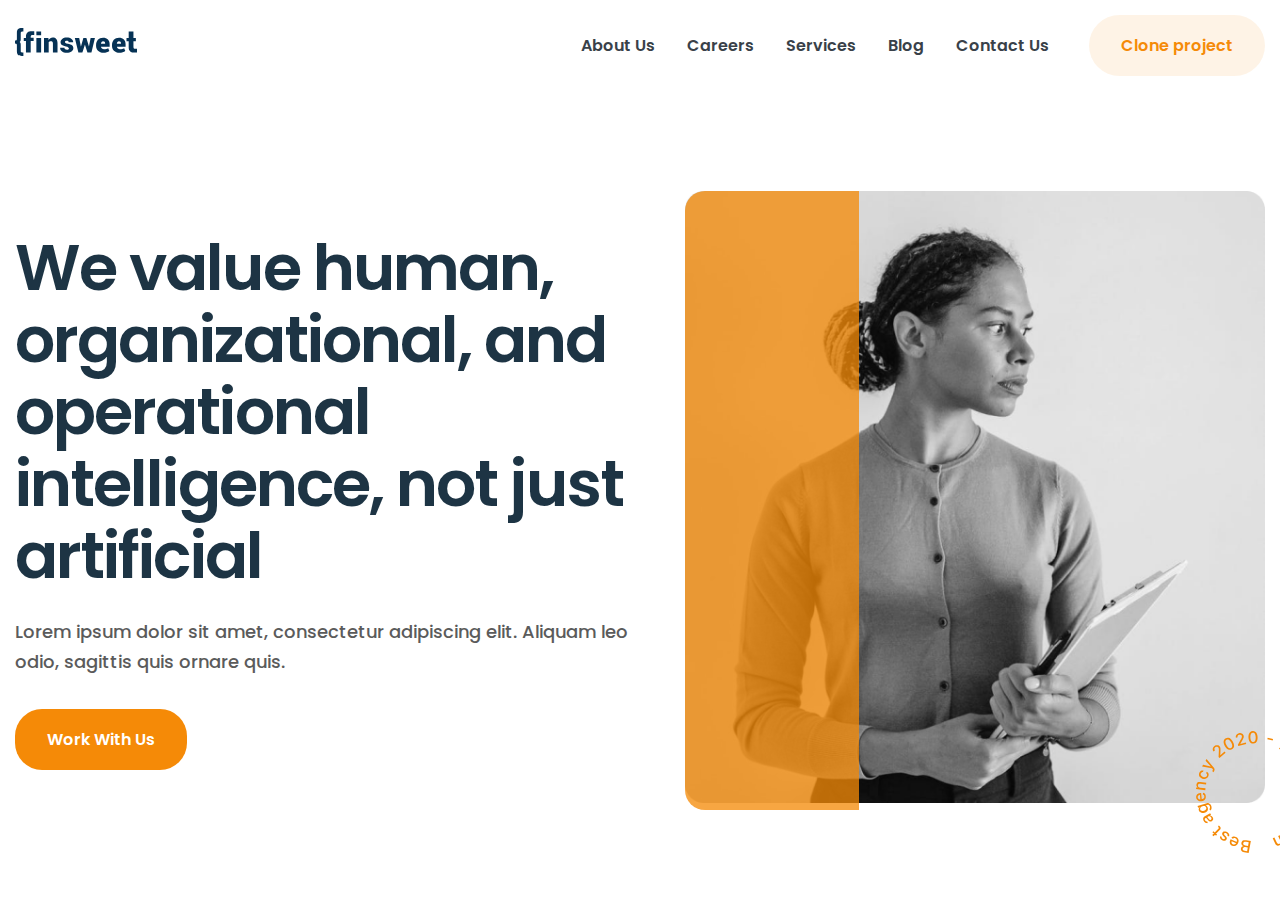
==== index.html @ 1ccc8935 "hero" ====
<!DOCTYPE html>
<html lang="en">
  <head>
    <meta charset="UTF-8" />
    <meta http-equiv="X-UA-Compatible" content="IE=edge" />
    <meta name="viewport" content="width=device-width, initial-scale=1.0" />
    <link rel="stylesheet" href="./fonts/stylesheet.css" />
    <link rel="stylesheet" href="./css/core-style.css" />
    <link rel="stylesheet" href="./css/main.css" />
    <title>Finsweet</title>
  </head>
  <body>
    <!-- Header section -->
    <div class="container">
      <div class="mx-w">
        <header class="header d-flex between items-center">
          <figure class="header-logo">
            <img src="./images/header/logo.svg" alt="header-logo" />
          </figure>
          <nav class="header-navbar d-flex items-center">
            <ul class="header-navbar__items list-none d-flex items-center">
              <li class="header-navbar__item">
                <a href="#" class="link nav-color w600">About Us</a>
              </li>
              <li class="header-navbar__item">
                <a href="#" class="link nav-color w600">Careers</a>
              </li>
              <li class="header-navbar__item">
                <a href="#" class="link nav-color w600">Services</a>
              </li>
              <li class="header-navbar__item">
                <a href="#" class="link nav-color w600">Blog</a>
              </li>
              <li class="header-navbar__item">
                <a href="#" class="link nav-color w600">Contact Us</a>
              </li>
            </ul>
            <a href="#" class="link btn2 w600">Clone project</a>
            <div class="hamburger-icon">
              <span></span>
              <span></span>
              <span></span>
            </div>
          </nav>
        </header>
      </div>
    </div>
    <!-- /Header section -->

    <!-- Hero section -->
    <div class="container">
      <div class="mx-w">
        <main class="hero d-grid">
          <div class="hero-info">
            <div class="hero-info__title w600 main-title">
              We value human, organizational, and operational intelligence, not
              just artificial
            </div>
            <div class="hero-info__subtitle w500 info-color">
              Lorem ipsum dolor sit amet, consectetur adipiscing elit. Aliquam
              leo odio, sagittis quis ornare quis.
            </div>
            <div class="hero-info__btn">
              <a href="#" class="link w600 btn">Work With Us</a>
            </div>
          </div>
          <div class="hero-banner">
            <img src="./images/hero/hero-banner.png" alt="hero banner" />
            <div class="hero-banner__bg"></div>
            <img
              class="circle"
              src="./images/hero/Circle.svg "
              alt="circle icon"
            />
          </div>
        </main>
      </div>
    </div>
    <!-- Hero section -->
  </body>
</html>
---- fonts/stylesheet.css ----
@font-face {
  font-family: "Poppins";
  src: url("./Poppins-Regular.eot");
  src: url("./Poppins-Regular.eot?#iefix") format("embedded-opentype"),
    url("./Poppins-Regular.woff") format("woff"),
    url("./Poppins-Regular.ttf") format("truetype"),
    url("./Poppins-Regular.svg#./Poppins-Regular") format("svg");
  font-weight: normal;
  font-style: normal;
  font-display: swap;
}

@font-face {
  font-family: "Poppins";
  src: url("./Poppins-SemiBold.eot");
  src: url("./Poppins-SemiBold.eot?#iefix") format("embedded-opentype"),
    url("./Poppins-SemiBold.woff") format("woff"),
    url("./Poppins-SemiBold.ttf") format("truetype"),
    url("./Poppins-SemiBold.svg#./Poppins-SemiBold") format("svg");
  font-weight: 600;
  font-style: normal;
  font-display: swap;
}

@font-face {
  font-family: "Poppins";
  src: url("./Poppins-Medium.eot");
  src: url("./Poppins-Medium.eot?#iefix") format("embedded-opentype"),
    url("./Poppins-Medium.woff") format("woff"),
    url("./Poppins-Medium.ttf") format("truetype"),
    url("./Poppins-Medium.svg#./Poppins-Medium") format("svg");
  font-weight: 500;
  font-style: normal;
  font-display: swap;
}
---- css/core-style.css ----
* {
  margin: 0;
  padding: 0;
  box-sizing: border-box;
  font-family: "Poppins";
}

.container {
  max-width: 1920px;
  margin: 0 auto;
}

.mx-w {
  max-width: 1280px;
  margin: 0 auto;
}

.hamburger-icon {
  display: none;
  flex-direction: column;
  gap: 5px;
  cursor: pointer;
}

.hamburger-icon span {
  width: 30px;
  height: 4px;
  border-radius: 50px;
  background-color: #063255;
}

/* Colors */
.nav-color {
  color: #394149;
}

.main-title {
  color: #1d3444;
}

.info-color {
  color: #5b5b5b;
}

.title-color {
  color: #0d1317;
}

.white {
  color: #ffffff;
}

.orange {
  color: #f58a07;
}

.bg-orange {
  background-color: #f58a07;
}

.bg-blur {
  background-color: #252525;
}

.bg-orange-blur {
  background-color: #252525;
}

.main-bg-color {
  background-color: #f5f5f5;
}

.blog-bg-color {
  background-color: #dceaf5;
}

.footer-bg-color {
  background-color: #063255;
}

/* Buttun */
.btn {
  display: inline-block;
  padding: 18px 32px;
  color: white;
  background-color: #f58a07;
  border-radius: 27px;
}

.btn2 {
  display: inline-block;
  padding: 18px 32px;
  color: #f58a07;
  background-color: #f58a071a;
  border-radius: 31px;
}

/* Font weight */
.w600 {
  font-weight: 600;
}

.w500 {
  font-weight: 500;
}

/* Links */
.link {
  text-decoration: none;
}

.list-none {
  list-style: none;
}

/* Radius */
.border-r {
  border-radius: 20px;
}

/* Flex */
.d-flex {
  display: flex;
}

.between {
  justify-content: space-between;
}

.items-center {
  align-items: center;
}

/* Grid */
.d-grid {
  display: grid;
}
---- css/main.css ----
/* Header styles */
.header {
  padding: 15px 0;
}

.header-navbar {
  gap: 40px;
}

.header-navbar__items {
  gap: 32px;
}

/* Hero styles */
.hero {
  margin-top: 100px;
  grid-template-columns: 1fr 1fr;
  align-items: center;
  grid-template-columns: repeat(auto-fill);
}

.hero-banner {
  margin-left: 45px;
}

.hero-info__title {
  font-size: 64px;
  line-height: 72px;
  letter-spacing: -0.03em;
}

.hero-info__subtitle {
  margin-top: 25px;
  margin-bottom: 32px;
  font-size: 18px;
  line-height: 30px;
}

.hero-banner {
  position: relative;
}

.hero-banner img {
  width: 100%;
}

.hero-banner__bg {
  background: #f58a07c2;
  position: absolute;
  top: 0;
  left: 0;
  width: 30%;
  height: 100%;
  border-top-left-radius: 20px;
  border-bottom-left-radius: 20px;
}

.circle {
  width: 20%;
  height: 20%;
  position: absolute;
  right: -49%;
  bottom: -7%;
}

@media (max-width: 1300px) {
  .mx-w {
    padding: 0 15px;
  }
}

@media (max-width: 1200px) {
  /* Hero */
  .hero-info__title {
    font-size: 45px;
    line-height: 60px;
  }
}

@media (max-width: 992px) {
  /* Header */
  .header-navbar__items {
    display: none;
  }

  .hamburger-icon {
    display: flex;
  }

  /* Hero */
  .hero {
    padding: 0 50px;
    grid-template-columns: repeat(1, 2fr);
  }

  .hero-info__title {
    font-size: 32px;
    line-height: 45px;
    text-align: center;
  }

  .hero-info__subtitle {
    font-size: 16px;
    line-height: 27px;
    text-align: center;
  }

  .hero-info__btn {
    text-align: center;
  }

  .hero-banner {
    margin: 0 auto;
    margin-top: 25px;
    width: 70%;
  }
}

@media (max-width: 768px) {
  .btn2 {
    padding: 10px 20px;
    font-size: 16px;
  }

  /* Hero */
  .hero {
    padding: 0;
  }

  .hero-info__title {
    font-size: 28px;
  }

  .hero-info__btn {
    font-size: 14px;
  }
}

@media (max-width: 576px) {
  /* Hero */
  .hero-info__title {
    font-size: 22px;
    line-height: 33px;
  }

  .hero-info__subtitle {
    font-size: 14px;
  }
}

@media (max-width: 478px) {
  .btn {
    display: block;
    padding: 10px;
  }

  .btn2 {
    display: none;
  }
}
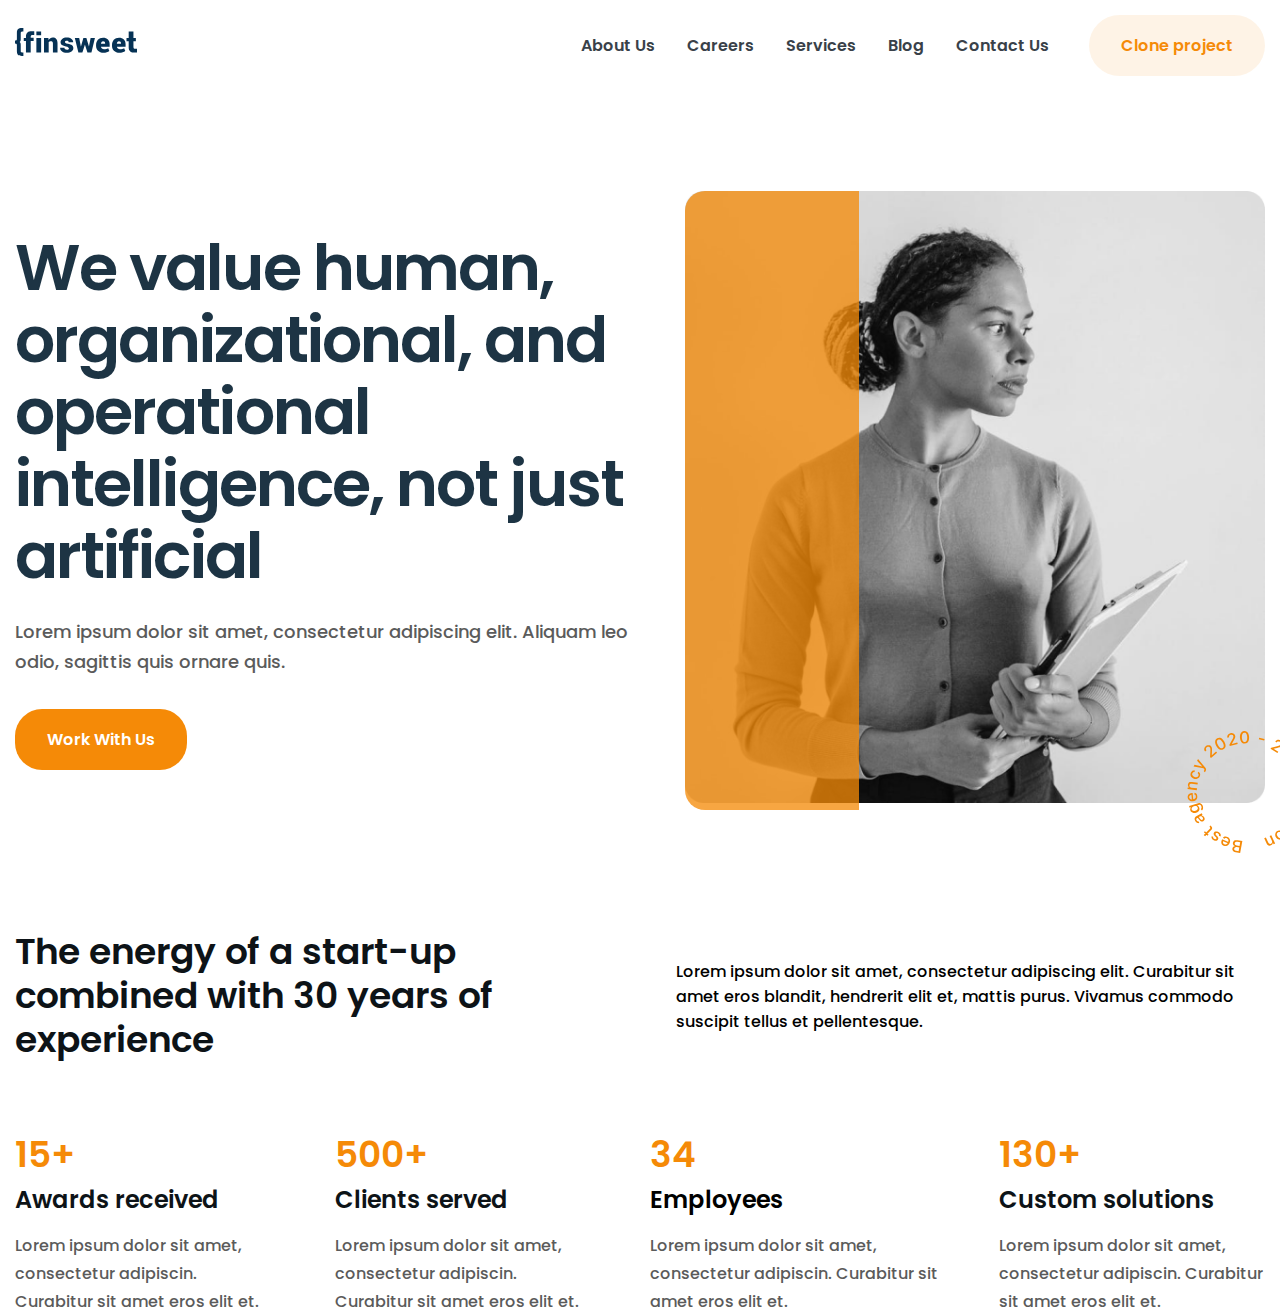
==== commit b60d432e: "Startup" ====
--- a/index.html
+++ b/index.html
@@ -77,5 +77,70 @@
       </div>
     </div>
     <!-- Hero section -->
+
+    <!-- Startup section -->
+    <div class="container">
+      <div class="mx-w">
+        <section class="startup">
+          <div class="startup-info">
+            <div class="startup-info__title w600 title-color">
+              The energy of a start-up combined with 30 years of experience
+            </div>
+            <div class="startup-info__sub-title w500">
+              Lorem ipsum dolor sit amet, consectetur adipiscing elit. Curabitur
+              sit amet eros blandit, hendrerit elit et, mattis purus. Vivamus
+              commodo suscipit tellus et pellentesque.
+            </div>
+          </div>
+          <div class="startup-cards">
+            <div class="startup-cards__1">
+              <div class="startup-card">
+                <div class="startup-card__number orange w700">15+</div>
+                <div class="startup-card__title w600 title-color">
+                  Awards received
+                </div>
+                <div class="startup-card__info info-color w500">
+                  Lorem ipsum dolor sit amet, consectetur adipiscin. Curabitur
+                  sit amet eros elit et.
+                </div>
+              </div>
+              <div class="startup-card">
+                <div class="startup-card__number orange w700">500+</div>
+                <div class="startup-card__title w600 title-color">
+                  Clients served
+                </div>
+                <div class="startup-card__info info-color w500">
+                  Lorem ipsum dolor sit amet, consectetur adipiscin. Curabitur
+                  sit amet eros elit et.
+                </div>
+              </div>
+            </div>
+            <div class="startup-cards__2">
+              <div class="startup-card">
+                <div class="startup-card__number orange w700 title-color">
+                  34
+                </div>
+                <div class="startup-card__title w600">Employees</div>
+                <div class="startup-card__info info-color w500">
+                  Lorem ipsum dolor sit amet, consectetur adipiscin. Curabitur
+                  sit amet eros elit et.
+                </div>
+              </div>
+              <div class="startup-card">
+                <div class="startup-card__number orange w700">130+</div>
+                <div class="startup-card__title w600 title-color">
+                  Custom solutions
+                </div>
+                <div class="startup-card__info info-color w500">
+                  Lorem ipsum dolor sit amet, consectetur adipiscin. Curabitur
+                  sit amet eros elit et.
+                </div>
+              </div>
+            </div>
+          </div>
+        </section>
+      </div>
+    </div>
+    <!-- /Startup section -->
   </body>
 </html>
--- a/css/core-style.css
+++ b/css/core-style.css
@@ -104,6 +104,10 @@
   font-weight: 500;
 }
 
+.w700 {
+  font-weight: 700;
+}
+
 /* Links */
 .link {
   text-decoration: none;
--- a/css/main.css
+++ b/css/main.css
@@ -49,6 +49,7 @@
   position: absolute;
   top: 0;
   left: 0;
+  bottom: 0;
   width: 30%;
   height: 100%;
   border-top-left-radius: 20px;
@@ -56,11 +57,67 @@
 }
 
 .circle {
-  width: 20%;
+  display: inline-block;
+  max-width: 25%;
   height: 20%;
   position: absolute;
-  right: -49%;
+  right: -10%;
   bottom: -7%;
+}
+
+/* Startub styles */
+.startup {
+  margin-top: 120px;
+}
+
+.startup-info {
+  display: grid;
+  grid-template-columns: 1fr 1fr;
+  gap: 72px;
+  align-items: center;
+}
+
+.startup-info__title {
+  font-size: 36px;
+  line-height: 44px;
+}
+
+.startup-info__subtitle {
+  font-size: 18px;
+  line-height: 30px;
+  color: #1d3444;
+}
+
+.startup-cards {
+  margin-top: 65px;
+  display: grid;
+  grid-template-columns: auto auto;
+  column-gap: 60px;
+}
+
+.startup-cards__1 {
+  display: grid;
+  grid-template-columns: auto auto;
+  column-gap: 60px;
+}
+
+.startup-cards__2 {
+  display: grid;
+  grid-template-columns: auto auto;
+  column-gap: 60px;
+}
+
+.startup-card__number {
+  font-size: 36px;
+}
+
+.startup-card__title {
+  font-size: 24px;
+}
+
+.startup-card__info {
+  margin-top: 15px;
+  line-height: 28px;
 }
 
 @media (max-width: 1300px) {
@@ -94,12 +151,16 @@
   }
 
   .hero-info__title {
+    width: 80%;
+    margin: 0 auto;
     font-size: 32px;
     line-height: 45px;
     text-align: center;
   }
 
   .hero-info__subtitle {
+    width: 80%;
+    margin: 20px auto;
     font-size: 16px;
     line-height: 27px;
     text-align: center;
@@ -114,6 +175,22 @@
     margin-top: 25px;
     width: 70%;
   }
+
+  /* Startup */
+  .startup-info {
+    width: 80%;
+    margin: 0 auto;
+    text-align: center;
+    grid-template-columns: repeat(1, 2fr);
+    gap: 30px;
+  }
+
+  .startup-cards {
+    width: 70%;
+    margin: 50px auto;
+    grid-template-columns: repeat(1, 2fr);
+    row-gap: 50px;
+  }
 }
 
 @media (max-width: 768px) {
@@ -134,22 +211,78 @@
   .hero-info__btn {
     font-size: 14px;
   }
+
+  /* Startub */
+  .startup-info__title {
+    font-size: 28px;
+    line-height: 32px;
+  }
+
+  .startup-card__number {
+    font-size: 24px;
+  }
+
+  .startup-card__title {
+    font-size: 18px;
+  }
+
+  .startup-card__info {
+    font-size: 14px;
+    line-height: 27px;
+  }
 }
 
 @media (max-width: 576px) {
   /* Hero */
   .hero-info__title {
+    width: 100%;
     font-size: 22px;
     line-height: 33px;
   }
 
   .hero-info__subtitle {
+    width: 100%;
     font-size: 14px;
+  }
+
+  /* Startub */
+  .startup-info {
+    width: 100%;
+  }
+
+  .startup-info__title {
+    font-size: 22px;
+  }
+
+  .startup-info__sub-title {
+    font-size: 14px;
+  }
+
+  .startup-cards {
+    row-gap: 10px;
+    text-align: center;
+  }
+
+  .startup-cards__1 {
+    grid-template-columns: repeat(1, 2fr);
+    row-gap: 10px;
+  }
+
+  .startup-cards__2 {
+    grid-template-columns: repeat(1, 2fr);
+    row-gap: 10px;
+  }
+
+  .startup-card__info {
+    width: 80%;
+    margin: 10px auto;
   }
 }
 
 @media (max-width: 478px) {
   .btn {
+    width: 80%;
+    margin: 0 auto;
     display: block;
     padding: 10px;
   }
@@ -157,4 +290,14 @@
   .btn2 {
     display: none;
   }
-}
+
+  /* Hero */
+  .hero {
+    margin-top: 50px;
+  }
+
+  /* Startup */
+  .startup-card__info {
+    width: 100%;
+  }
+}
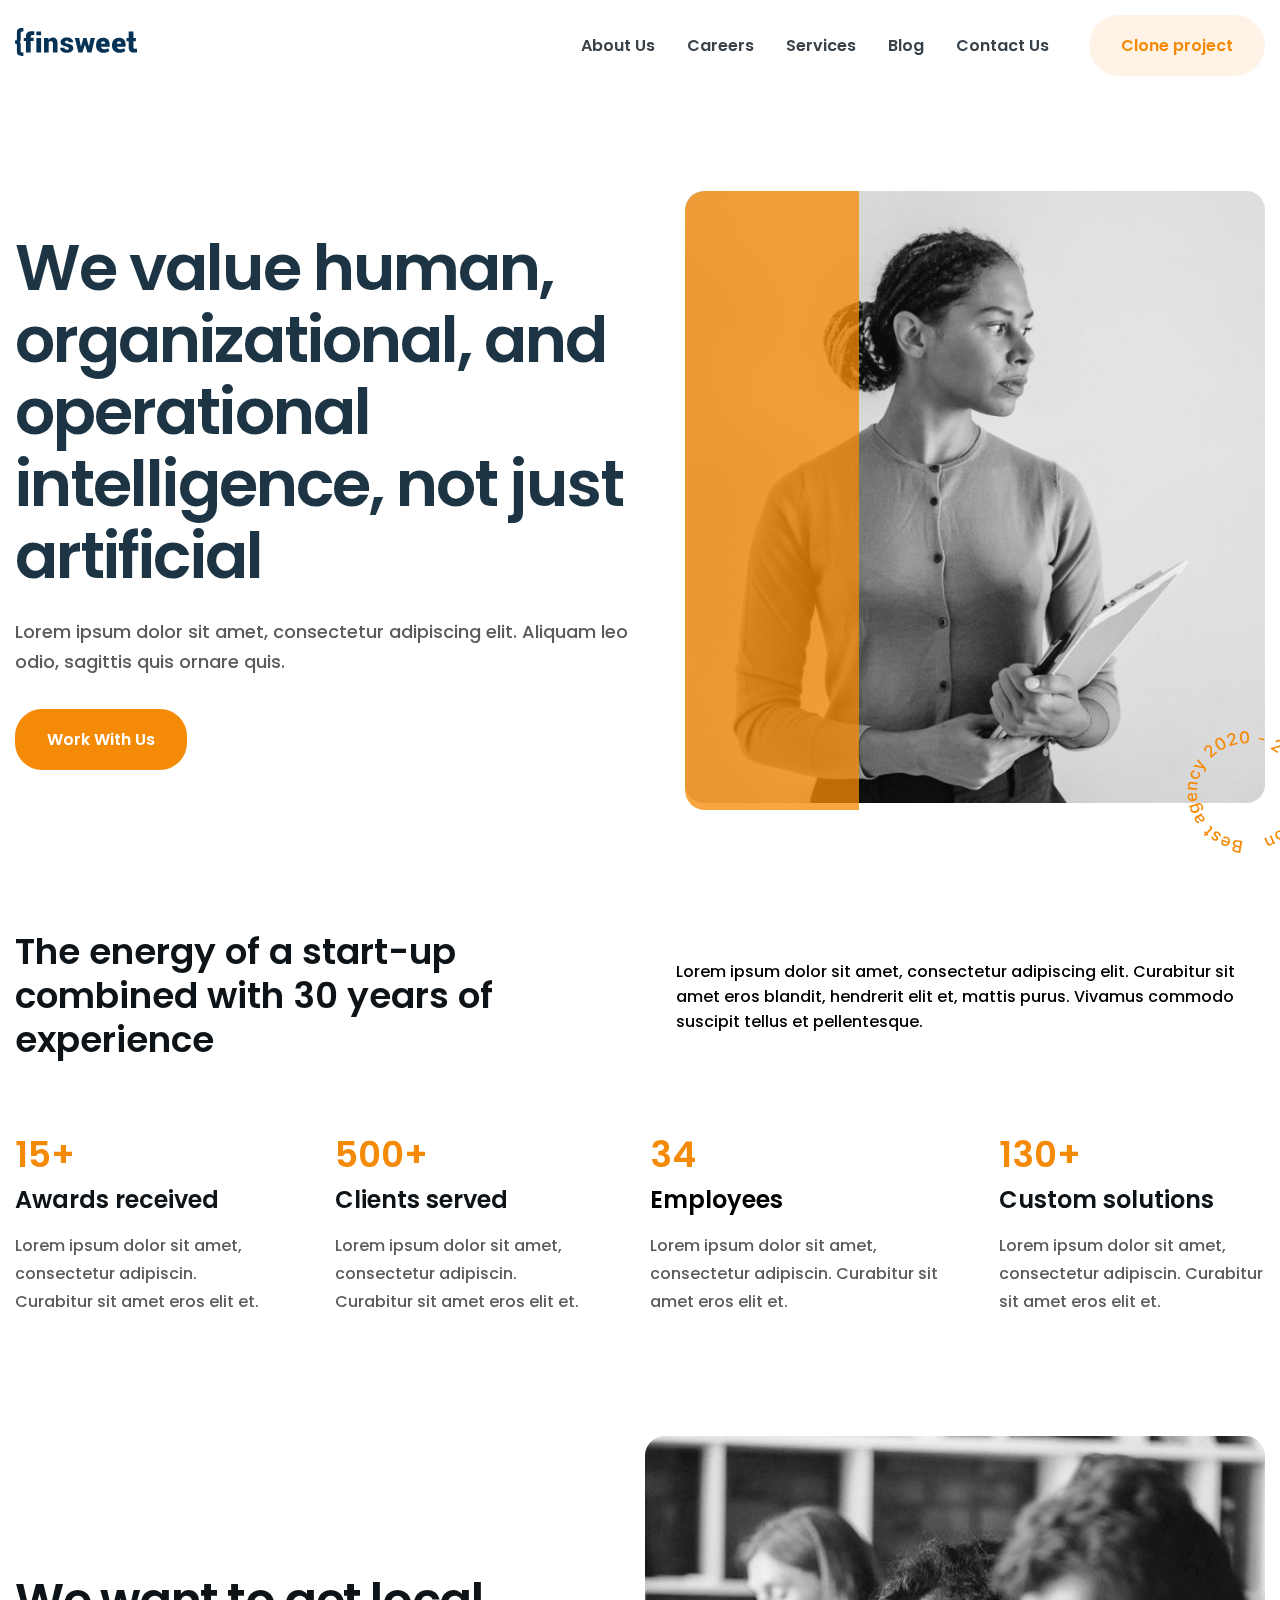
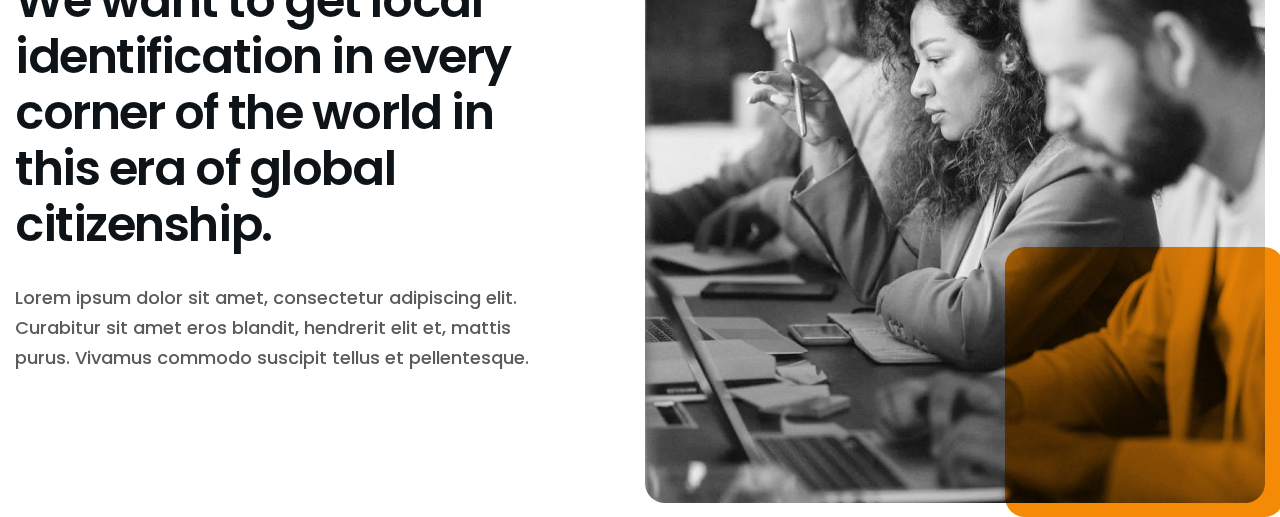
==== commit 9c96108e: "global section" ====
--- a/index.html
+++ b/index.html
@@ -142,5 +142,29 @@
       </div>
     </div>
     <!-- /Startup section -->
+
+    <!-- Global section -->
+    <div class="container">
+      <div class="mx-w">
+        <section class="global d-grid tem-column items-center">
+          <div class="global-info">
+            <div class="global-info__title title-color w600">
+              We want to get local identification in every corner of the world
+              in this era of global citizenship.
+            </div>
+            <div class="global-info__subtitle info-color w500">
+              Lorem ipsum dolor sit amet, consectetur adipiscing elit. Curabitur
+              sit amet eros blandit, hendrerit elit et, mattis purus. Vivamus
+              commodo suscipit tellus et pellentesque.
+            </div>
+          </div>
+          <div class="global-banner">
+            <img src="./images/global/global-banner.png" alt="global banner" />
+            <div class="global-banner-item"></div>
+          </div>
+        </section>
+      </div>
+    </div>
+    <!-- Global section -->
   </body>
 </html>
--- a/css/core-style.css
+++ b/css/core-style.css
@@ -139,3 +139,7 @@
 .d-grid {
   display: grid;
 }
+
+.tem-column {
+  grid-template-columns: auto auto;
+}
--- a/css/main.css
+++ b/css/main.css
@@ -120,6 +120,40 @@
   line-height: 28px;
 }
 
+/* Global styles */
+.global {
+  margin-top: 120px;
+  column-gap: 78px;
+}
+
+.global-info__title {
+  font-size: 48px;
+  letter-spacing: -0.03em;
+  line-height: 56px;
+}
+
+.global-info__subtitle {
+  margin-top: 30px;
+  font-size: 18px;
+  line-height: 30px;
+}
+
+.global-banner {
+  width: 100%;
+  position: relative;
+}
+
+.global-banner-item {
+  width: 45%;
+  height: 40%;
+  background-color: #f58a07;
+  mix-blend-mode: multiply;
+  position: absolute;
+  bottom: -1%;
+  right: -3%;
+  border-radius: 20px;
+}
+
 @media (max-width: 1300px) {
   .mx-w {
     padding: 0 15px;
@@ -131,6 +165,16 @@
   .hero-info__title {
     font-size: 45px;
     line-height: 60px;
+  }
+
+  /* Global */
+  .global-info__title {
+    font-size: 45px;
+    line-height: 60px;
+  }
+
+  .global-banner img {
+    width: 100%;
   }
 }
 
@@ -191,6 +235,32 @@
     grid-template-columns: repeat(1, 2fr);
     row-gap: 50px;
   }
+
+  /* Global */
+  .global {
+    text-align: center;
+    grid-template-columns: repeat(1, 2fr);
+  }
+
+  .global-info__title {
+    width: 80%;
+    margin: 0 auto;
+    font-size: 32px;
+    line-height: 45px;
+  }
+
+  .global-info__subtitle {
+    width: 80%;
+    margin: 20px auto;
+    font-size: 16px;
+    line-height: 27px;
+  }
+
+  .global-banner {
+    margin: 0 auto;
+    margin-top: 25px;
+    width: 70%;
+  }
 }
 
 @media (max-width: 768px) {
@@ -230,6 +300,16 @@
     font-size: 14px;
     line-height: 27px;
   }
+
+  /* Global */
+  .global {
+    padding: 0;
+  }
+
+  .global-info__title {
+    font-size: 28px;
+    line-height: 32px;
+  }
 }
 
 @media (max-width: 576px) {
@@ -277,6 +357,21 @@
     width: 80%;
     margin: 10px auto;
   }
+
+  /* Global */
+  .global {
+    margin-top: 50px;
+  }
+
+  .global-info__title {
+    font-size: 22px;
+    width: 95%;
+  }
+
+  .global-info__subtitle {
+    font-size: 14px;
+    width: 95%;
+  }
 }
 
 @media (max-width: 478px) {
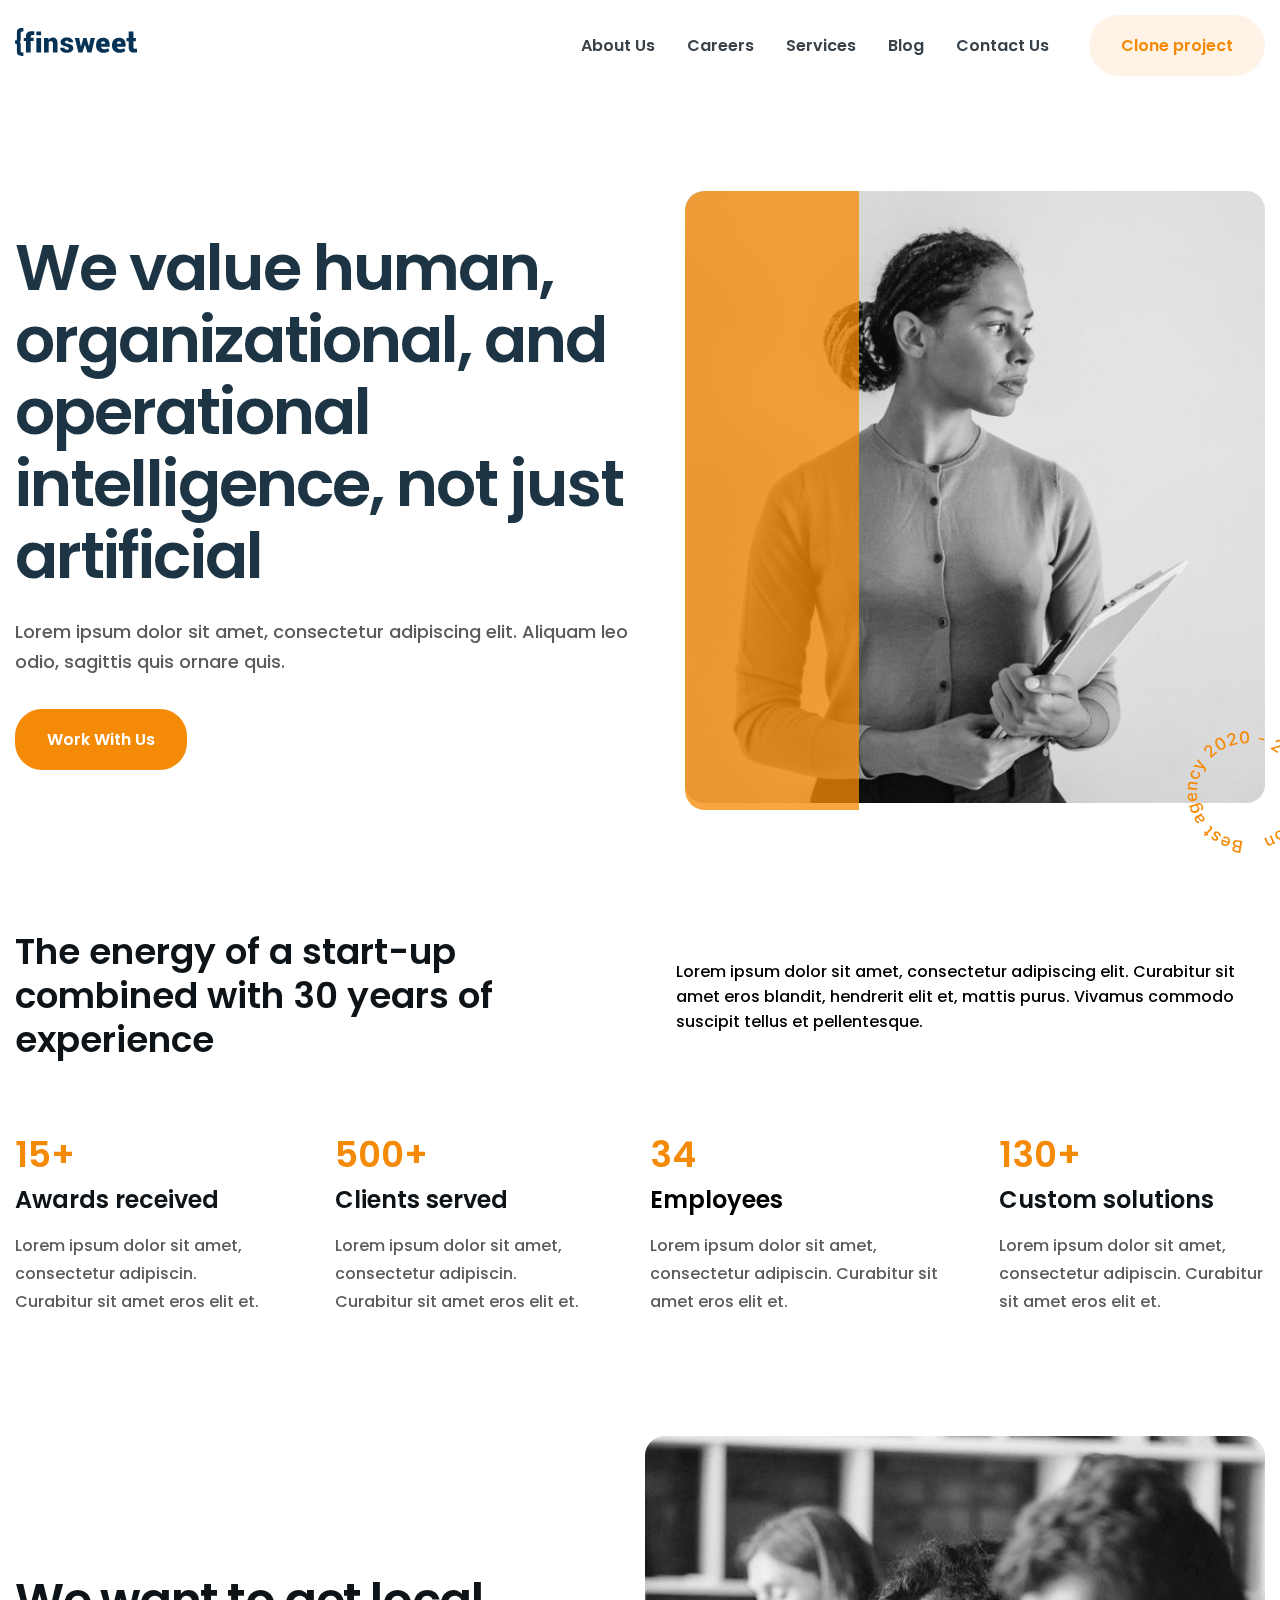
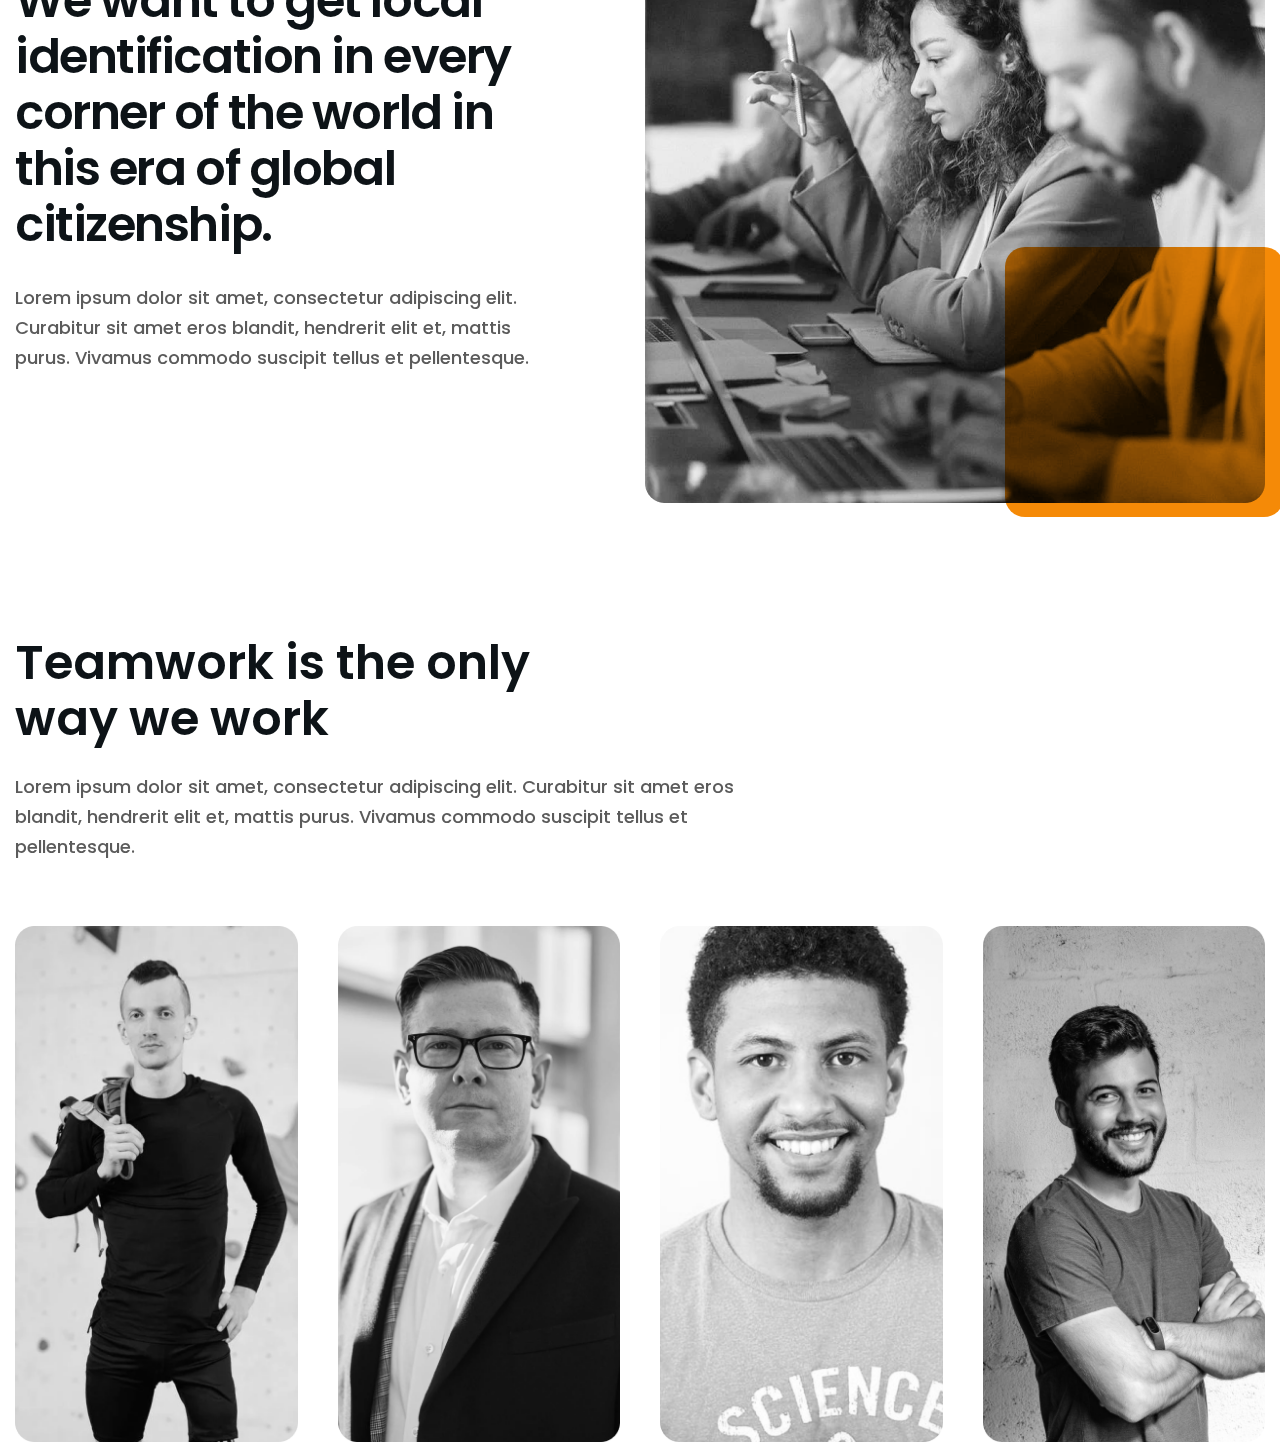
==== commit cc60fe3d: "work section" ====
--- a/index.html
+++ b/index.html
@@ -166,5 +166,40 @@
       </div>
     </div>
     <!-- Global section -->
+
+    <!-- Work section -->
+    <div class="container">
+      <div class="mx-w">
+        <section class="work">
+          <div class="work-title title-color w600">
+            Teamwork is the only way we work
+          </div>
+          <div class="work-subtitle info-color w500">
+            Lorem ipsum dolor sit amet, consectetur adipiscing elit. Curabitur
+            sit amet eros blandit, hendrerit elit et, mattis purus. Vivamus
+            commodo suscipit tellus et pellentesque.
+          </div>
+          <div class="work-cards__items d-grid">
+            <div class="work-cards d-grid">
+              <div class="work-card">
+                <img src="./images/work/img-1.png" alt="work banner" />
+              </div>
+              <div class="work-card">
+                <img src="./images/work/img-2.png" alt="work banner" />
+              </div>
+            </div>
+            <div class="work-cards d-grid">
+              <div class="work-card">
+                <img src="./images/work/img-3.png" alt="work banner" />
+              </div>
+              <div class="work-card">
+                <img src="./images/work/img-4.png" alt="work banner" />
+              </div>
+            </div>
+          </div>
+        </section>
+      </div>
+    </div>
+    <!-- /Work section -->
   </body>
 </html>
--- a/css/main.css
+++ b/css/main.css
@@ -154,6 +154,44 @@
   border-radius: 20px;
 }
 
+/* Work styles */
+.work {
+  margin-top: 125px;
+}
+
+.work-title {
+  width: 45%;
+  font-size: 48px;
+  line-height: 56px;
+}
+
+.work-subtitle {
+  margin-top: 25px;
+  width: 60%;
+  font-size: 18px;
+  line-height: 30px;
+}
+
+.work-cards__items {
+  margin-top: 64px;
+  grid-template-columns: auto auto;
+  column-gap: 40px;
+}
+
+.work-cards {
+  grid-template-columns: auto auto;
+  column-gap: 40px;
+}
+
+.work-card {
+  cursor: pointer;
+}
+
+.work-card img {
+  width: 100%;
+  height: 100%;
+}
+
 @media (max-width: 1300px) {
   .mx-w {
     padding: 0 15px;
@@ -261,6 +299,30 @@
     margin-top: 25px;
     width: 70%;
   }
+
+  /* Work */
+  .work-title {
+    width: 55%;
+    margin: 0 auto;
+    font-size: 32px;
+    line-height: 45px;
+    text-align: center;
+  }
+
+  .work-subtitle {
+    width: 80%;
+    margin: 20px auto;
+    font-size: 16px;
+    line-height: 27px;
+    text-align: center;
+  }
+
+  .work-cards__items {
+    width: 70%;
+    margin: 50px auto;
+    row-gap: 40px;
+    grid-template-columns: repeat(1, 2fr);
+  }
 }
 
 @media (max-width: 768px) {
@@ -310,6 +372,21 @@
     font-size: 28px;
     line-height: 32px;
   }
+  /* Work */
+  .work {
+    padding: 0;
+  }
+
+  .work-title {
+    font-size: 28px;
+    line-height: 32px;
+  }
+
+  .work-cards__items {
+    width: 100%;
+    padding-left: 30px;
+    padding-right: 30px;
+  }
 }
 
 @media (max-width: 576px) {
@@ -372,6 +449,21 @@
     font-size: 14px;
     width: 95%;
   }
+
+  /* Work */
+  .work-title {
+    width: 65%;
+    font-size: 22px;
+  }
+
+  .work-subtitle {
+    font-size: 14px;
+    width: 100%;
+  }
+
+  .work-cards__items {
+    row-gap: 20px;
+  }
 }
 
 @media (max-width: 478px) {
@@ -395,4 +487,14 @@
   .startup-card__info {
     width: 100%;
   }
-}
+
+  /* Work */
+  .work-cards__items {
+    width: 70%;
+  }
+
+  .work-cards {
+    grid-template-columns: repeat(1, 2fr);
+    row-gap: 20px;
+  }
+}
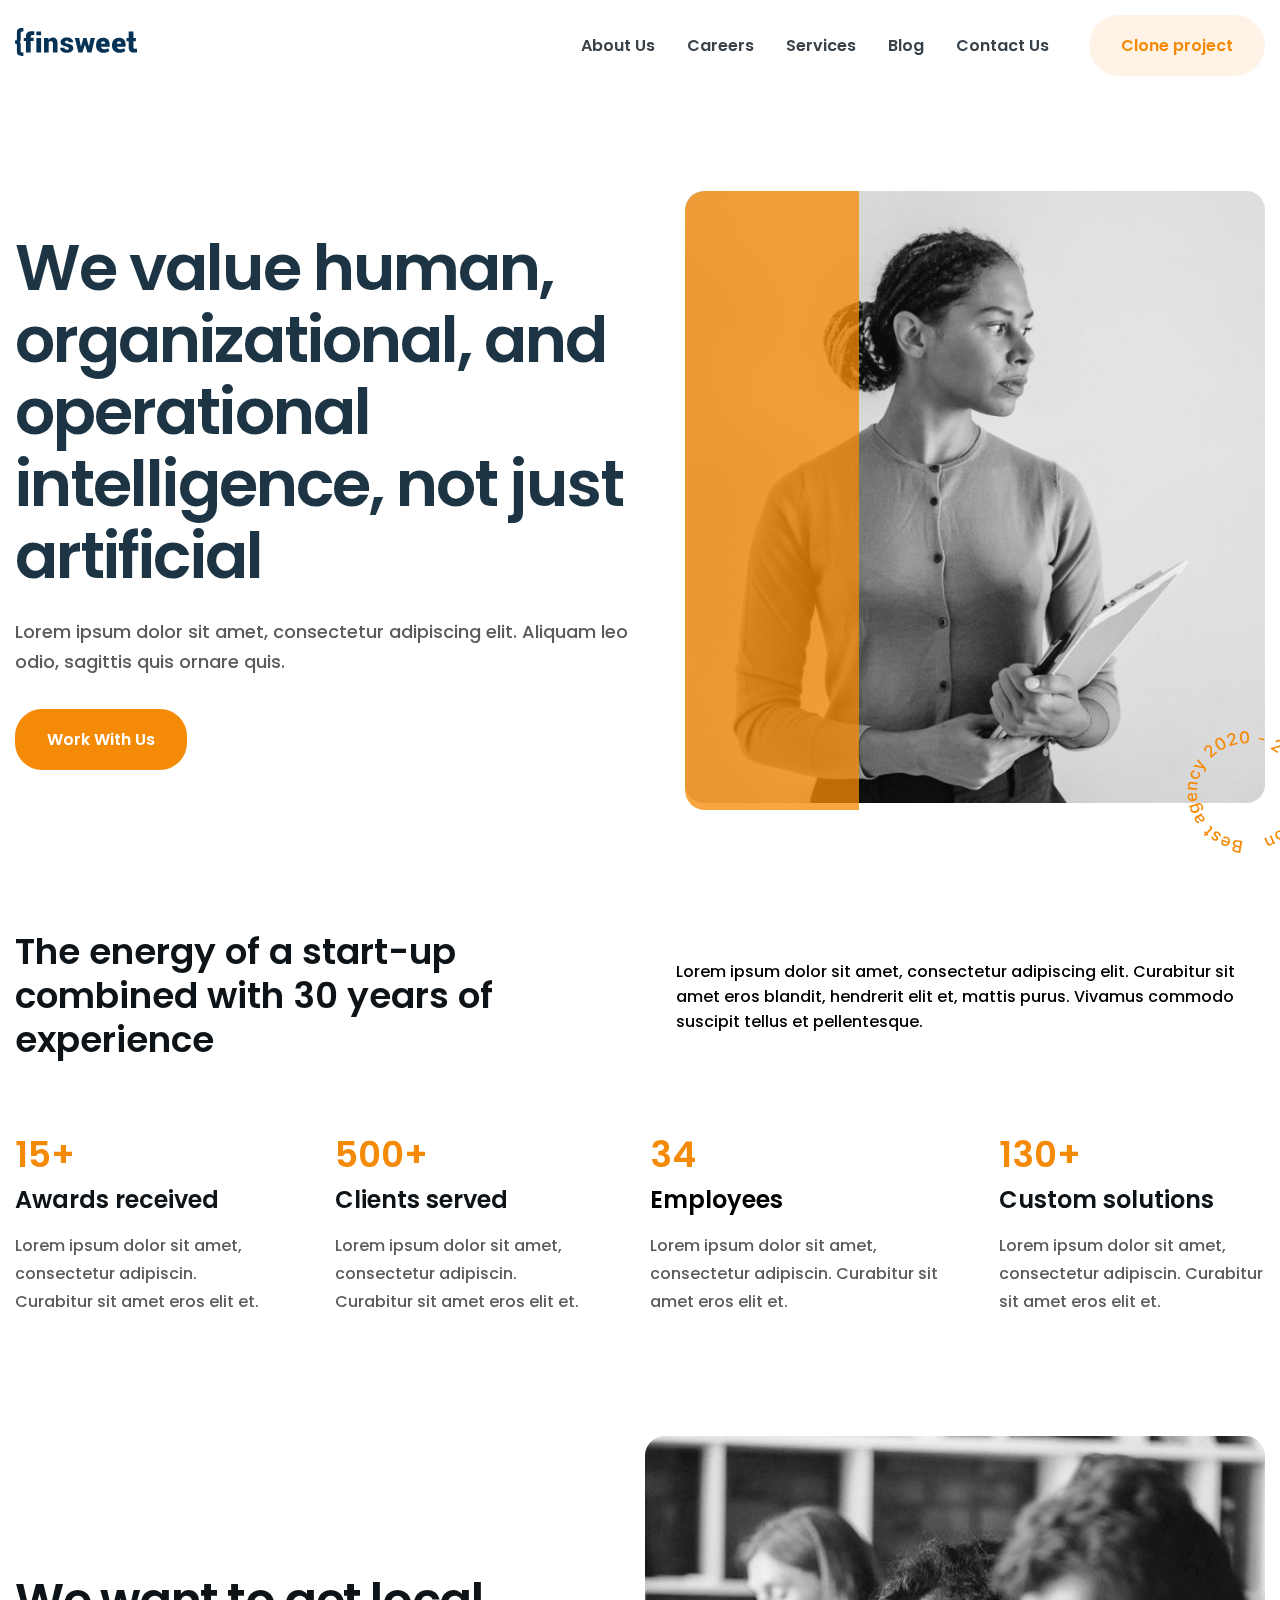
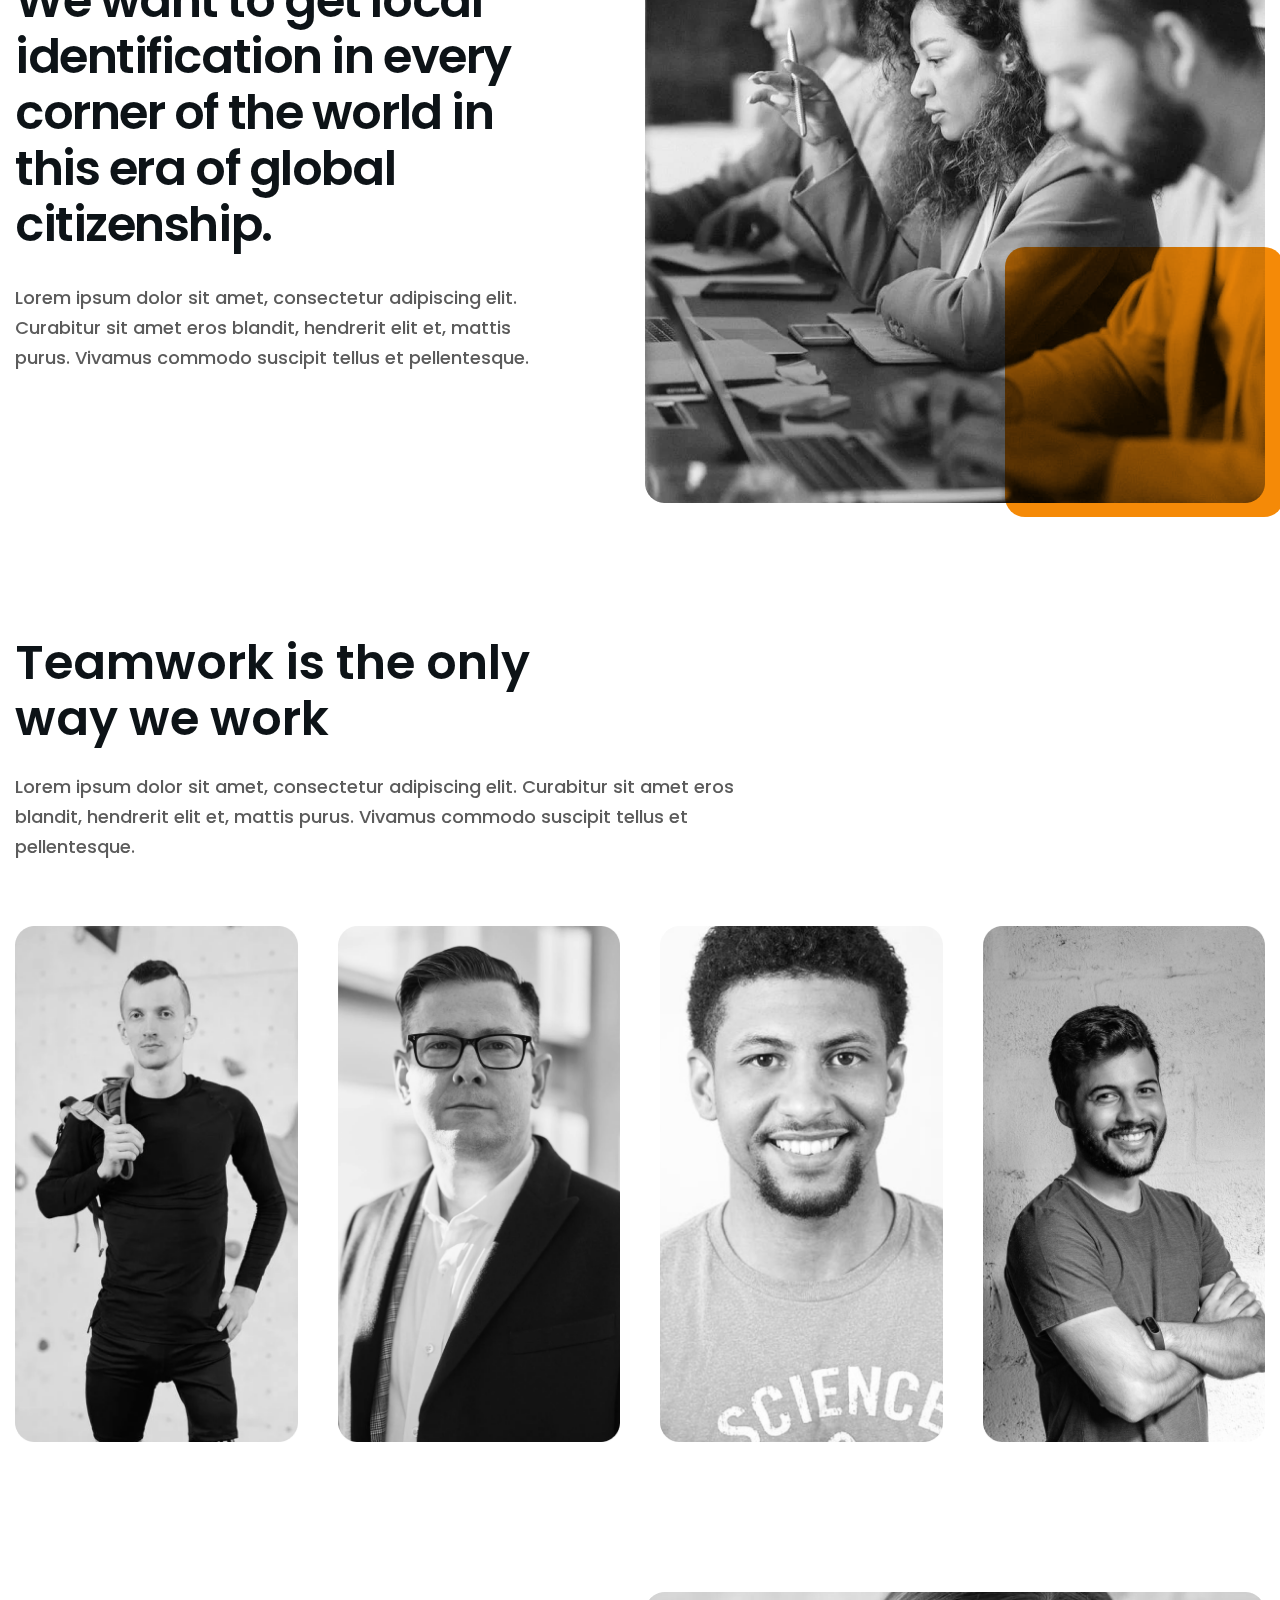
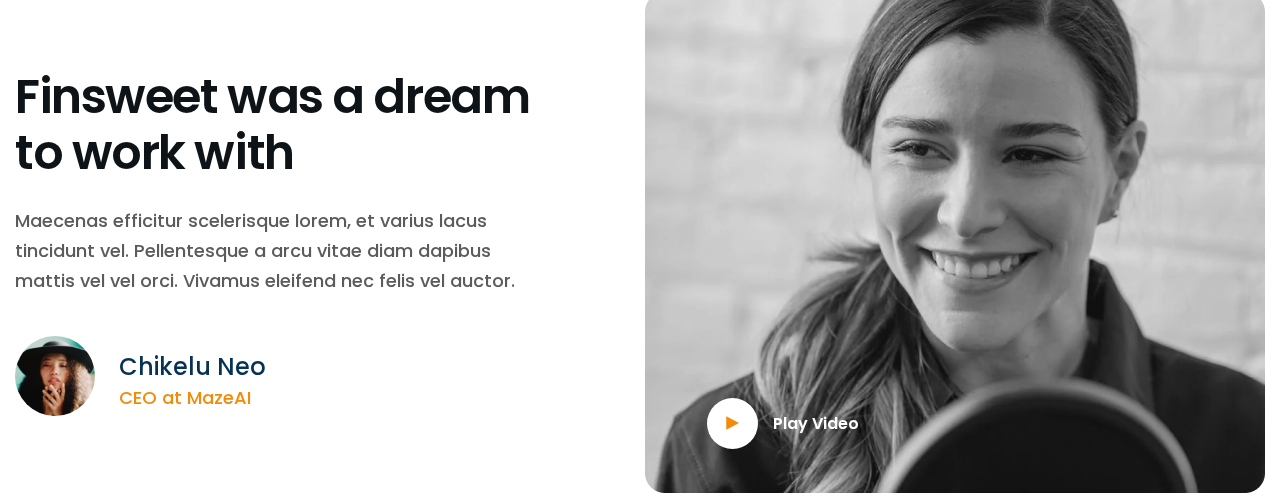
==== commit 87f38a93: "with section" ====
--- a/index.html
+++ b/index.html
@@ -181,19 +181,51 @@
           </div>
           <div class="work-cards__items d-grid">
             <div class="work-cards d-grid">
-              <div class="work-card">
+              <div class="work-card last-card">
                 <img src="./images/work/img-1.png" alt="work banner" />
-              </div>
-              <div class="work-card">
+                <div class="name">
+                  <div class="name-subtitle white w600">Support Assist</div>
+                  <div class="name-title white w600">Selby Stuart</div>
+                  <div class="name-info white">
+                    Lorem ipsum dolor sit amet, consectetur adipiscing elit.
+                    Curabitur sit amet eros.
+                  </div>
+                </div>
+              </div>
+              <div class="work-card last-card">
                 <img src="./images/work/img-2.png" alt="work banner" />
+                <div class="name">
+                  <div class="name-subtitle white w600">Support Assist</div>
+                  <div class="name-title white w600">Selby Stuart</div>
+                  <div class="name-info white">
+                    Lorem ipsum dolor sit amet, consectetur adipiscing elit.
+                    Curabitur sit amet eros.
+                  </div>
+                </div>
               </div>
             </div>
             <div class="work-cards d-grid">
-              <div class="work-card">
+              <div class="work-card last-card">
                 <img src="./images/work/img-3.png" alt="work banner" />
-              </div>
-              <div class="work-card">
+                <div class="name">
+                  <div class="name-subtitle white w600">Support Assist</div>
+                  <div class="name-title white w600">Selby Stuart</div>
+                  <div class="name-info white">
+                    Lorem ipsum dolor sit amet, consectetur adipiscing elit.
+                    Curabitur sit amet eros.
+                  </div>
+                </div>
+              </div>
+              <div class="work-card last-card">
                 <img src="./images/work/img-4.png" alt="work banner" />
+                <div class="name">
+                  <div class="name-subtitle white w600">Support Assist</div>
+                  <div class="name-title white w600">Selby Stuart</div>
+                  <div class="name-info white">
+                    Lorem ipsum dolor sit amet, consectetur adipiscing elit.
+                    Curabitur sit amet eros.
+                  </div>
+                </div>
               </div>
             </div>
           </div>
@@ -201,5 +233,51 @@
       </div>
     </div>
     <!-- /Work section -->
+
+    <!-- With section -->
+    <div class="container">
+      <div class="mx-w">
+        <section class="with d-grid tem-column items-center">
+          <div class="with-info">
+            <div class="with-info__title title-color w600">
+              Finsweet was a dream to work with
+            </div>
+            <div class="with-info__subtitle info-color w500">
+              Maecenas efficitur scelerisque lorem, et varius lacus tincidunt
+              vel. Pellentesque a arcu vitae diam dapibus mattis vel vel orci.
+              Vivamus eleifend nec felis vel auctor.
+            </div>
+            <div class="with-user d-flex items-center">
+              <div class="with-user__image">
+                <img src="./images/with/user-img.svg" alt="user image" />
+              </div>
+              <div class="with-user__info">
+                <div class="with-user__info-name user-color w500">
+                  Chikelu Neo
+                </div>
+                <div class="with-user__info-work orange w500">
+                  CEO at MazeAI
+                </div>
+              </div>
+            </div>
+          </div>
+
+          <div class="with-banner">
+            <img src="./images/with/with-banner.png" alt="banner image" />
+            <div class="play-icon d-flex items-center">
+              <div class="play-icon__item">
+                <img
+                  class="play-img"
+                  src="./images/icons/play-icon.svg"
+                  alt="play icon"
+                />
+              </div>
+              <p class="play-video white w600">Play Video</p>
+            </div>
+          </div>
+        </section>
+      </div>
+    </div>
+    <!-- /With section -->
   </body>
 </html>
--- a/css/core-style.css
+++ b/css/core-style.css
@@ -52,6 +52,10 @@
 
 .orange {
   color: #f58a07;
+}
+
+.user-color {
+  color: #063255;
 }
 
 .bg-orange {
--- a/css/main.css
+++ b/css/main.css
@@ -157,6 +157,7 @@
 /* Work styles */
 .work {
   margin-top: 125px;
+  transition: 0.3s;
 }
 
 .work-title {
@@ -192,6 +193,97 @@
   height: 100%;
 }
 
+.last-card {
+  position: relative;
+}
+
+.last-card:hover .name {
+  display: block;
+}
+
+.name {
+  display: none;
+  padding: 35px 30px;
+  background-color: #252525d2;
+  border-radius: 20px;
+  position: absolute;
+  bottom: 0;
+  left: 0;
+  right: 0;
+}
+
+.name-subtitle {
+  font-size: 14px;
+}
+
+.name-title {
+  font-size: 24px;
+}
+
+.name-info {
+  font-size: 14px;
+}
+
+/* With styles */
+.with {
+  margin-top: 150px;
+  gap: 110px;
+}
+
+.with-info__title {
+  font-size: 48px;
+  letter-spacing: -0.03em;
+  line-height: 56px;
+}
+
+.with-info__subtitle {
+  margin-top: 25px;
+  font-size: 18px;
+  line-height: 30px;
+}
+
+.with-user {
+  margin-top: 40px;
+  gap: 24px;
+}
+
+.with-user__info-name {
+  font-size: 24px;
+}
+
+.with-user__info-work {
+  font-size: 18px;
+}
+
+.with-banner {
+  position: relative;
+}
+
+.play-icon {
+  gap: 15px;
+  position: absolute;
+  bottom: 10%;
+  left: 10%;
+}
+
+.play-icon__item {
+  width: 51px;
+  height: 51px;
+  text-align: center;
+  line-height: 53px;
+  background-color: #fff;
+  border-radius: 50%;
+  cursor: pointer;
+}
+
+.play-icon__item img {
+  width: 25%;
+}
+
+.play-icon__item:hover {
+  background: rgb(204, 203, 203);
+}
+
 @media (max-width: 1300px) {
   .mx-w {
     padding: 0 15px;
@@ -213,6 +305,21 @@
 
   .global-banner img {
     width: 100%;
+  }
+
+  /* With */
+  .with-banner img {
+    width: 100%;
+  }
+
+  .with {
+    padding: 0 150px;
+    grid-template-columns: repeat(1, 2fr);
+  }
+
+  .with-info__title {
+    font-size: 45px;
+    line-height: 60px;
   }
 }
 
@@ -323,6 +430,39 @@
     row-gap: 40px;
     grid-template-columns: repeat(1, 2fr);
   }
+
+  /* With */
+  .with {
+    padding: 0 100px;
+    row-gap: 30px;
+  }
+
+  .with-info__title {
+    font-size: 32px;
+    line-height: 45px;
+  }
+
+  .with-info__subtitle {
+    font-size: 16px;
+    margin-top: 20px;
+    line-height: 27px;
+  }
+
+  .with-user {
+    margin-top: 20px;
+  }
+
+  .with-user__info-name {
+    font-size: 18px;
+  }
+
+  .with-user__info-work {
+    font-size: 14px;
+  }
+
+  .play-icon__item img {
+    width: 25%;
+  }
 }
 
 @media (max-width: 768px) {
@@ -386,6 +526,16 @@
     width: 100%;
     padding-left: 30px;
     padding-right: 30px;
+  }
+
+  /* With */
+  .with {
+    padding: 0 50px;
+  }
+
+  .with-info__title {
+    font-size: 28px;
+    line-height: 32px;
   }
 }
 
@@ -464,6 +614,46 @@
   .work-cards__items {
     row-gap: 20px;
   }
+
+  .name {
+    padding: 20px 10px;
+  }
+
+  .name-title {
+    font-size: 16px;
+  }
+
+  .name-subtitle {
+    font-size: 12px;
+  }
+
+  .name-info {
+    font-size: 12px;
+  }
+
+  .with-info__title {
+    font-size: 22px;
+  }
+
+  .with-info__subtitle {
+    font-size: 14px;
+  }
+
+  /* With */
+  /* .play-icon {
+    bottom: 5%;
+    left: 5%;
+  } */
+
+  .play-video {
+    font-size: 14px;
+  }
+
+  .play-icon__item {
+    width: 41px;
+    height: 41px;
+    line-height: 43px;
+  }
 }
 
 @media (max-width: 478px) {
@@ -490,11 +680,21 @@
 
   /* Work */
   .work-cards__items {
-    width: 70%;
+    padding: 10px;
+    width: 90%;
   }
 
   .work-cards {
     grid-template-columns: repeat(1, 2fr);
     row-gap: 20px;
   }
-}
+
+  .name {
+    display: block;
+  }
+
+  /* With */
+  .with {
+    padding: 0 20px;
+  }
+}
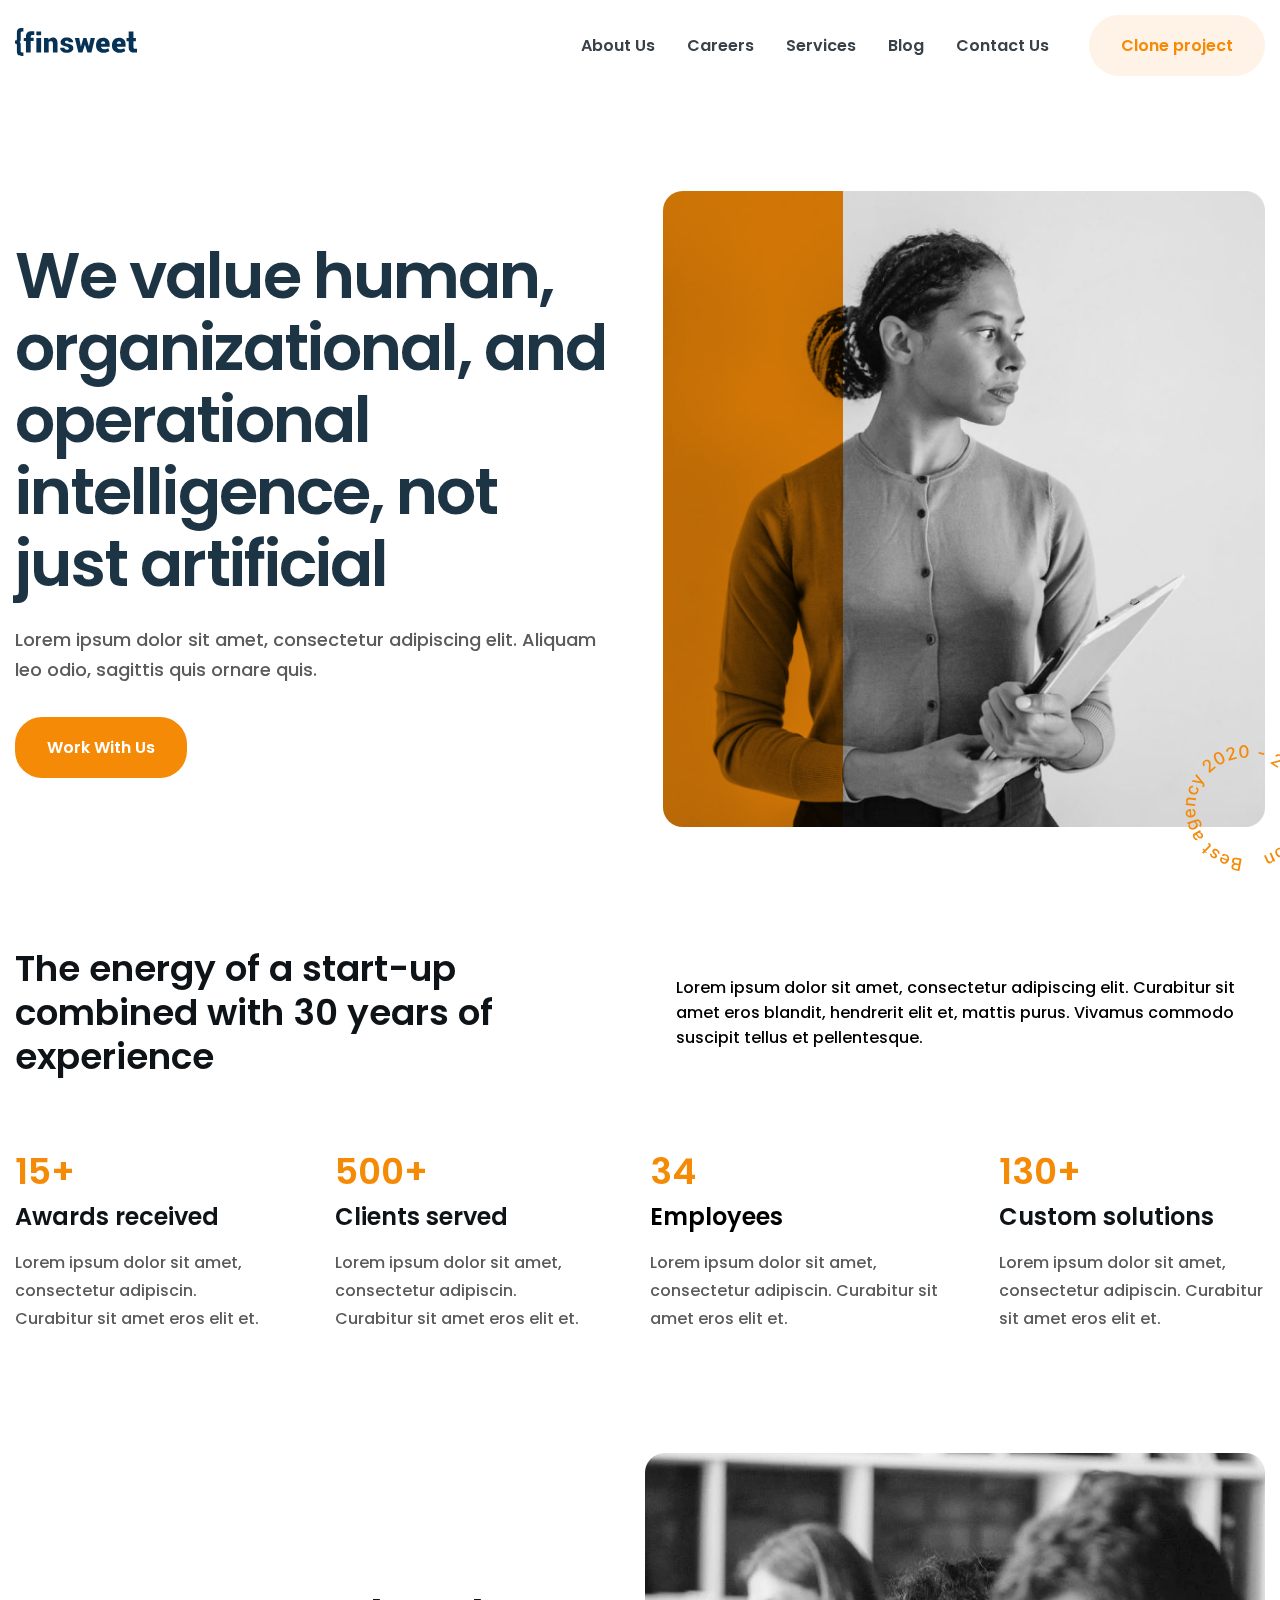
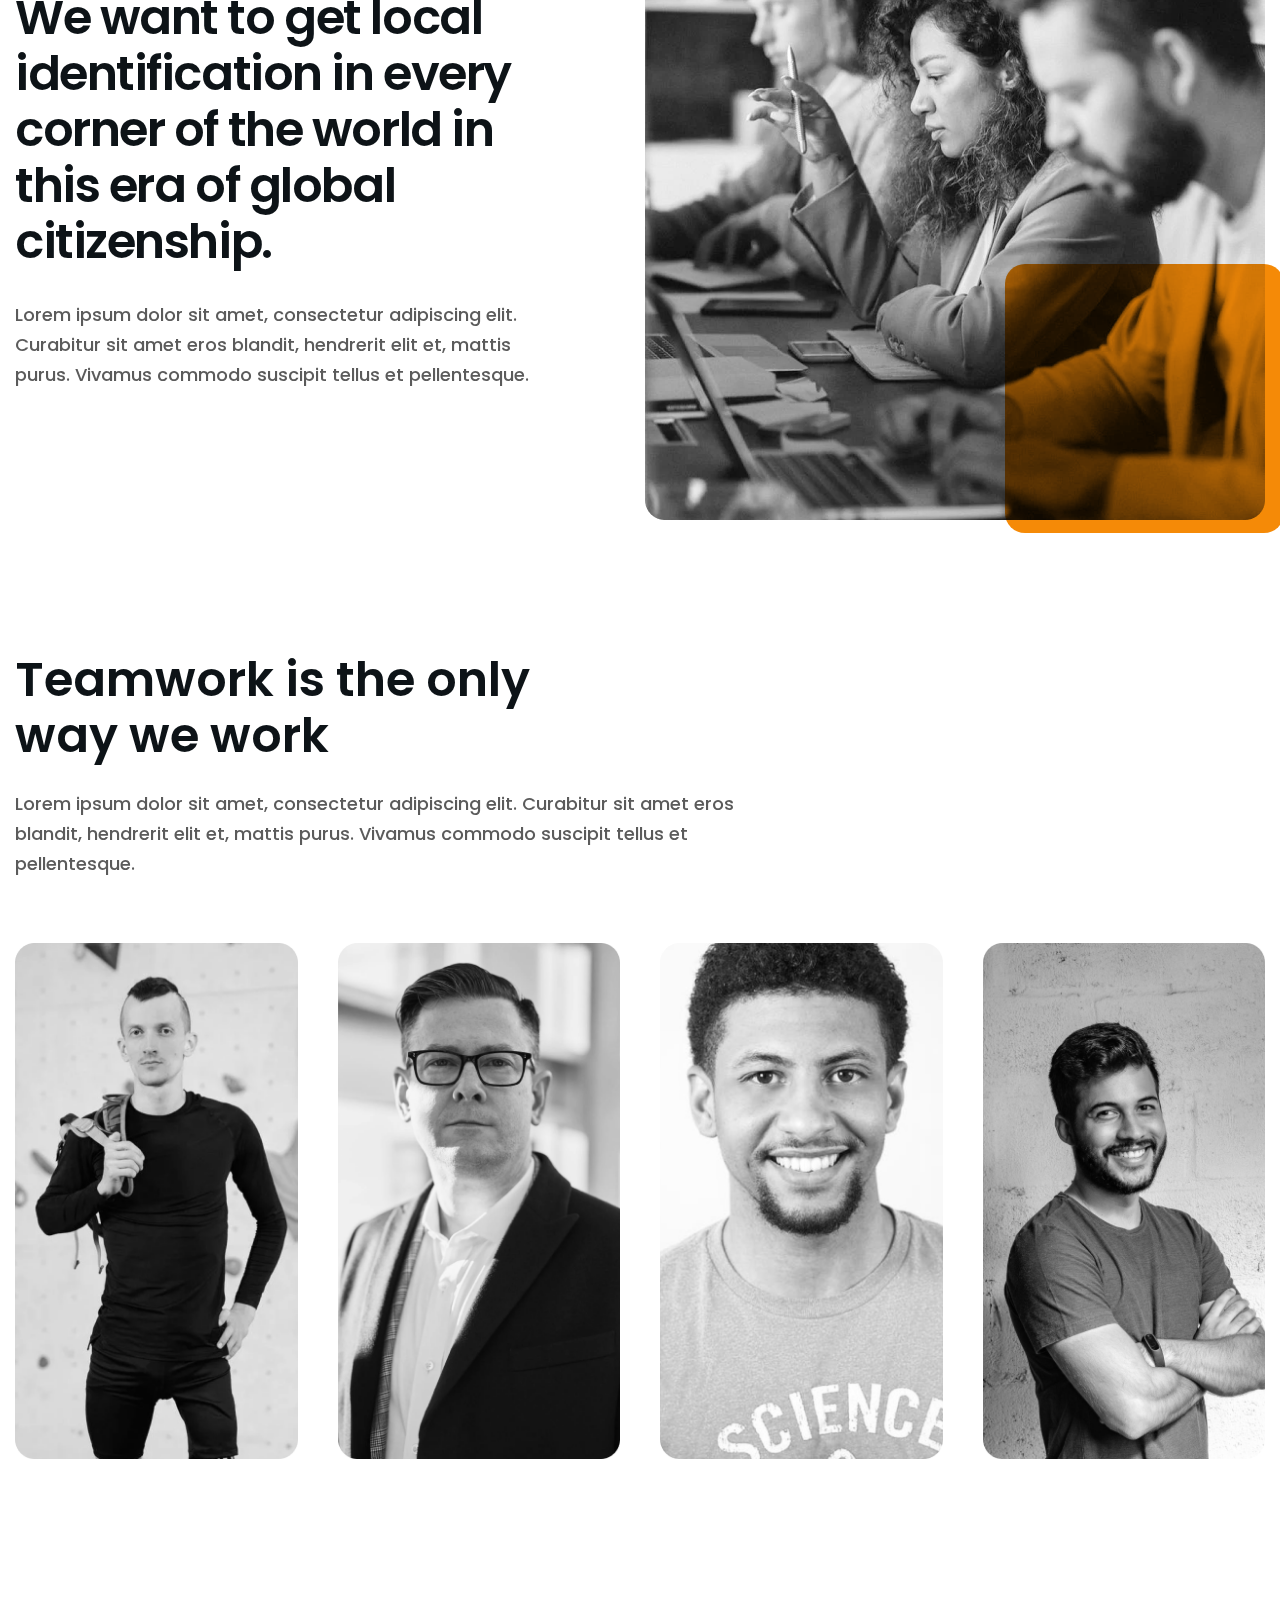
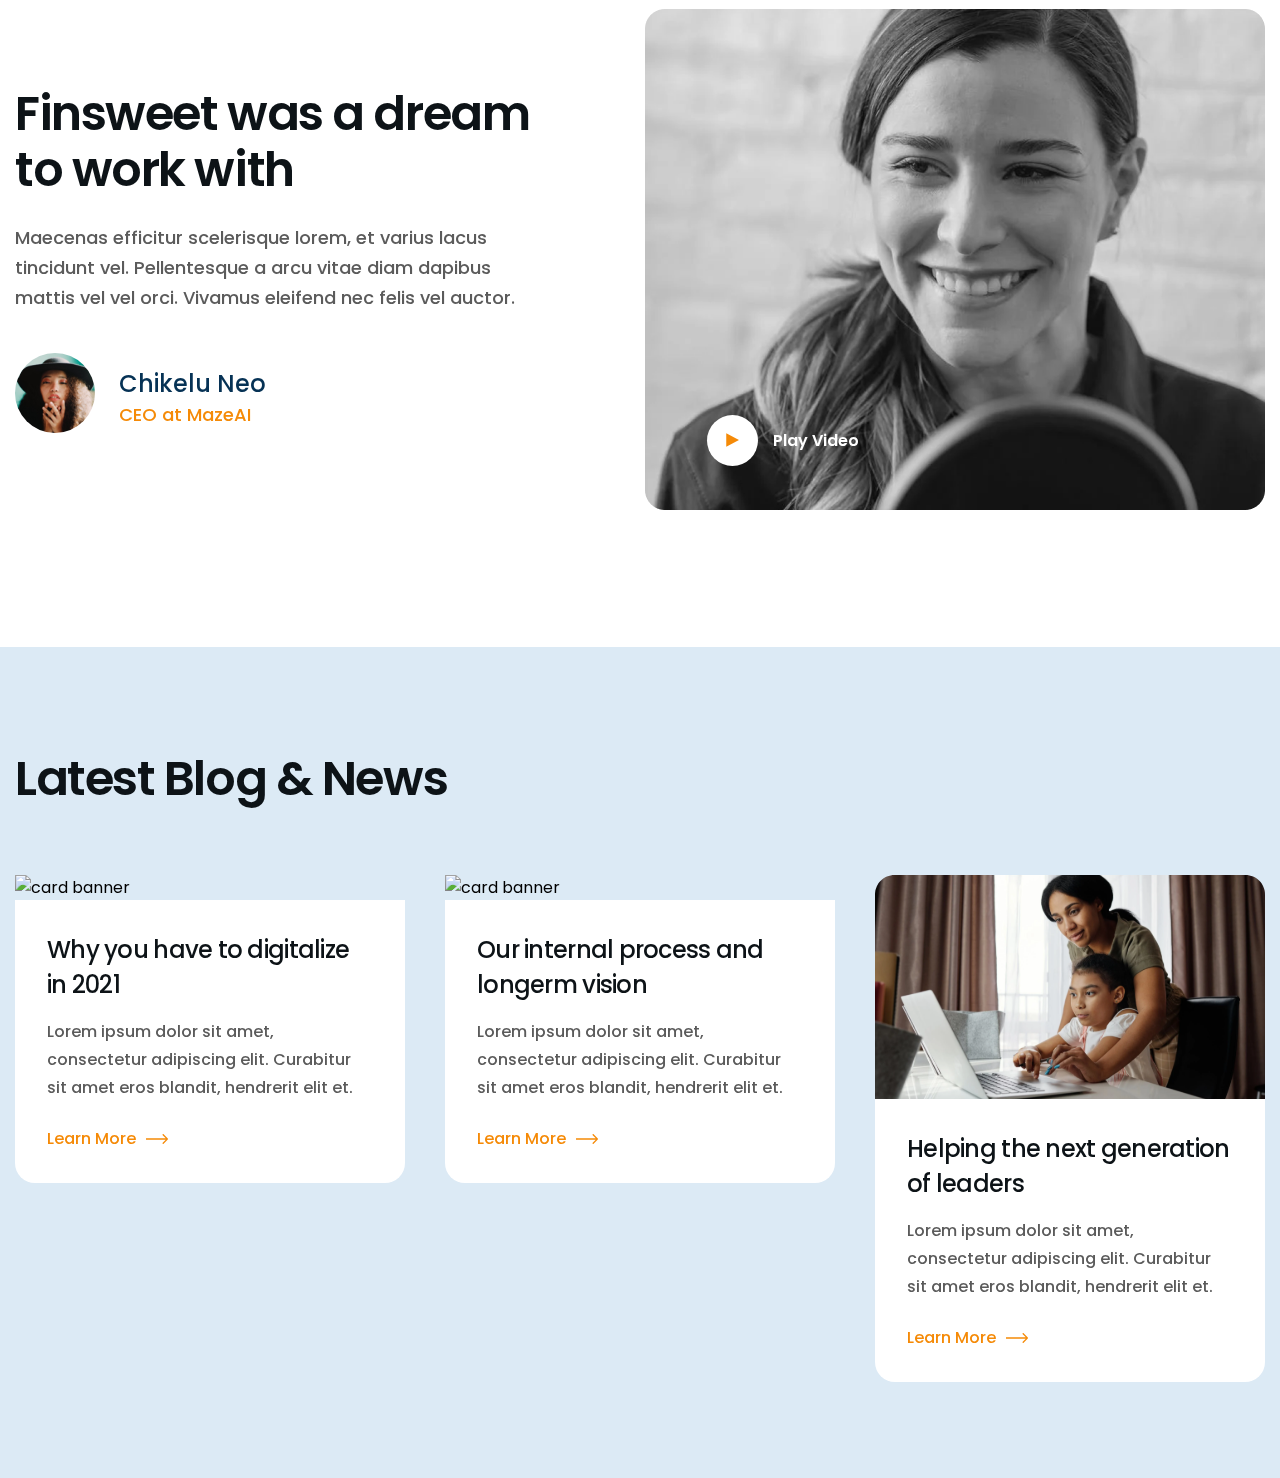
==== commit 9e2a090a: "blog section" ====
--- a/index.html
+++ b/index.html
@@ -279,5 +279,80 @@
       </div>
     </div>
     <!-- /With section -->
+
+    <!-- Blog section -->
+    <div class="container blog-bg-color">
+      <div class="mx-w">
+        <section class="blog">
+          <div class="blog-title w600 title-color">Latest Blog & News</div>
+          <div class="blog-cards d-grid tem-column">
+            <div class="blog-card">
+              <div class="blog-card__img">
+                <img src="./images/blog/img-1.svg" alt="card banner" />
+              </div>
+              <div class="blog-card__info">
+                <div class="blog-card__title w500 title-color">
+                  Why you have to digitalize in 2021
+                </div>
+                <div class="blog-card__subtitle info-color w500">
+                  Lorem ipsum dolor sit amet, consectetur adipiscing elit.
+                  Curabitur sit amet eros blandit, hendrerit elit et.
+                </div>
+                <a
+                  class="blog-card__btn link orange w500 d-flex items-center"
+                  href="#"
+                >
+                  <span>Learn More</span>
+                  <img src="./images/icons/right.svg" alt="right icon" />
+                </a>
+              </div>
+            </div>
+            <div class="blog-card">
+              <div class="blog-card__img">
+                <img src="./images/blog/img-2.svg" alt="card banner" />
+              </div>
+              <div class="blog-card__info">
+                <div class="blog-card__title w500 title-color">
+                  Our internal process and longerm vision
+                </div>
+                <div class="blog-card__subtitle info-color w500">
+                  Lorem ipsum dolor sit amet, consectetur adipiscing elit.
+                  Curabitur sit amet eros blandit, hendrerit elit et.
+                </div>
+                <a
+                  class="blog-card__btn link orange w500 d-flex items-center"
+                  href="#"
+                >
+                  <span>Learn More</span>
+                  <img src="./images/icons/right.svg" alt="right icon" />
+                </a>
+              </div>
+            </div>
+            <div class="blog-card">
+              <div class="blog-card__img">
+                <img src="./images/blog/img-3.svg" alt="card banner" />
+              </div>
+              <div class="blog-card__info">
+                <div class="blog-card__title w500 title-color">
+                  Helping the next generation of leaders
+                </div>
+                <div class="blog-card__subtitle info-color w500">
+                  Lorem ipsum dolor sit amet, consectetur adipiscing elit.
+                  Curabitur sit amet eros blandit, hendrerit elit et.
+                </div>
+                <a
+                  class="blog-card__btn link orange w500 d-flex items-center"
+                  href="#"
+                >
+                  <span>Learn More</span>
+                  <img src="./images/icons/right.svg" alt="right icon" />
+                </a>
+              </div>
+            </div>
+          </div>
+        </section>
+      </div>
+    </div>
+    <!-- Blog section -->
   </body>
 </html>
--- a/css/main.css
+++ b/css/main.css
@@ -17,10 +17,7 @@
   grid-template-columns: 1fr 1fr;
   align-items: center;
   grid-template-columns: repeat(auto-fill);
-}
-
-.hero-banner {
-  margin-left: 45px;
+  gap: 45px;
 }
 
 .hero-info__title {
@@ -41,13 +38,15 @@
 }
 
 .hero-banner img {
+  display: block;
   width: 100%;
 }
 
 .hero-banner__bg {
-  background: #f58a07c2;
+  display: block;
+  background: #f58a07;
+  mix-blend-mode: multiply;
   position: absolute;
-  top: 0;
   left: 0;
   bottom: 0;
   width: 30%;
@@ -284,6 +283,54 @@
   background: rgb(204, 203, 203);
 }
 
+/* Blog styles */
+.blog {
+  margin-top: 130px;
+  padding: 96px 0;
+}
+
+.blog-title {
+  font-size: 48px;
+  letter-spacing: -0.03em;
+}
+
+.blog-cards {
+  margin-top: 60px;
+  grid-template-columns: repeat(3, 1fr);
+  column-gap: 40px;
+}
+
+.blog-card {
+  max-width: 400px;
+}
+
+.blog-card__img img {
+  width: 100%;
+  display: block;
+}
+
+.blog-card__info {
+  background-color: #fff;
+  padding: 32px;
+  border-bottom-left-radius: 20px;
+  border-bottom-right-radius: 20px;
+}
+
+.blog-card__title {
+  font-size: 24px;
+  letter-spacing: -0.03em;
+}
+
+.blog-card__subtitle {
+  margin-top: 16px;
+  line-height: 28px;
+}
+
+.blog-card__btn {
+  margin-top: 24px;
+  gap: 10px;
+}
+
 @media (max-width: 1300px) {
   .mx-w {
     padding: 0 15px;
@@ -320,6 +367,15 @@
   .with-info__title {
     font-size: 45px;
     line-height: 60px;
+  }
+
+  /* Blog */
+  .blog-title {
+    font-size: 45px;
+  }
+
+  .blog-card__title {
+    font-size: 22px;
   }
 }
 
@@ -463,6 +519,34 @@
   .play-icon__item img {
     width: 25%;
   }
+
+  /* Blog */
+  .blog {
+    width: 100%;
+    margin: 50px auto;
+    padding: 50px 0;
+  }
+
+  .blog-cards {
+    grid-template-columns: auto auto;
+    row-gap: 20px;
+    column-gap: 20px;
+    width: 600px;
+    margin: 50px auto;
+  }
+
+  .blog-title {
+    font-size: 32px;
+    text-align: center;
+  }
+
+  .blog-card__info {
+    padding: 25px;
+  }
+
+  .blog-card__title {
+    font-size: 20px;
+  }
 }
 
 @media (max-width: 768px) {
@@ -537,6 +621,38 @@
     font-size: 28px;
     line-height: 32px;
   }
+
+  /* Blog */
+  .blog {
+    width: 100%;
+  }
+
+  .blog-title {
+    font-size: 28px;
+  }
+
+  .blog-cards {
+    padding: 0 30px;
+    width: 100%;
+    grid-template-columns: repeat(1, 1fr);
+  }
+
+  .blog-card {
+    margin: 0 auto;
+  }
+
+  .blog-card__title {
+    font-size: 18px;
+  }
+
+  .blog-card__subtitle {
+    font-size: 14px;
+    line-height: 20px;
+  }
+
+  .blog-card__btn {
+    font-size: 14px;
+  }
 }
 
 @media (max-width: 576px) {
@@ -631,6 +747,7 @@
     font-size: 12px;
   }
 
+  /* With */
   .with-info__title {
     font-size: 22px;
   }
@@ -638,12 +755,6 @@
   .with-info__subtitle {
     font-size: 14px;
   }
-
-  /* With */
-  /* .play-icon {
-    bottom: 5%;
-    left: 5%;
-  } */
 
   .play-video {
     font-size: 14px;
@@ -653,6 +764,23 @@
     width: 41px;
     height: 41px;
     line-height: 43px;
+  }
+
+  /* Blog */
+  .blog-title {
+    font-size: 22px;
+  }
+
+  .blog-card__info {
+    padding: 15px;
+  }
+
+  .blog-card__subtitle {
+    margin-top: 15px;
+  }
+
+  .blog-card__btn {
+    margin-top: 15px;
   }
 }
 
@@ -673,6 +801,11 @@
     margin-top: 50px;
   }
 
+  .hero-banner__bg {
+    border-top-left-radius: 10px;
+    border-bottom-left-radius: 10px;
+  }
+
   /* Startup */
   .startup-card__info {
     width: 100%;
@@ -689,12 +822,20 @@
     row-gap: 20px;
   }
 
+  .work-card {
+    max-width: 300px;
+    height: 450px;
+    object-fit: cover;
+    margin: 0 auto;
+  }
+
   .name {
     display: block;
   }
 
   /* With */
   .with {
+    margin-top: 50px;
     padding: 0 20px;
   }
 }
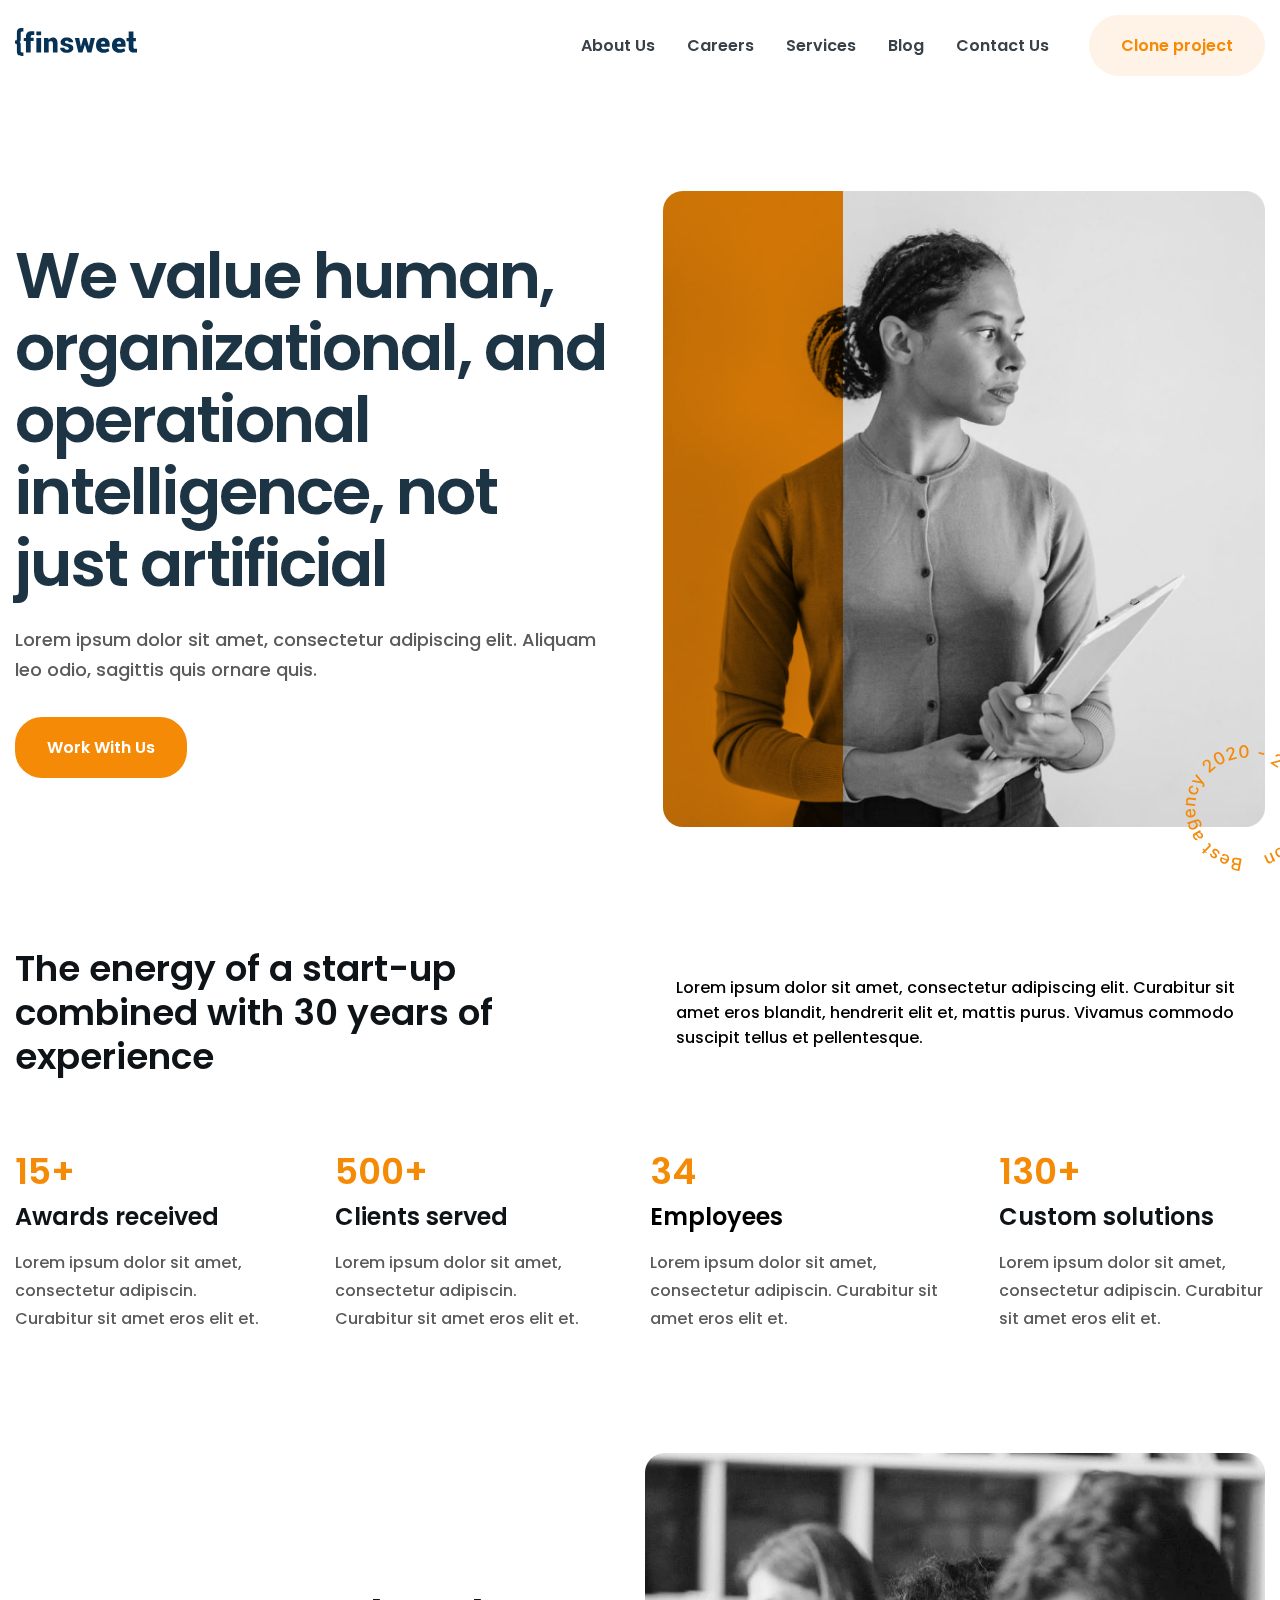
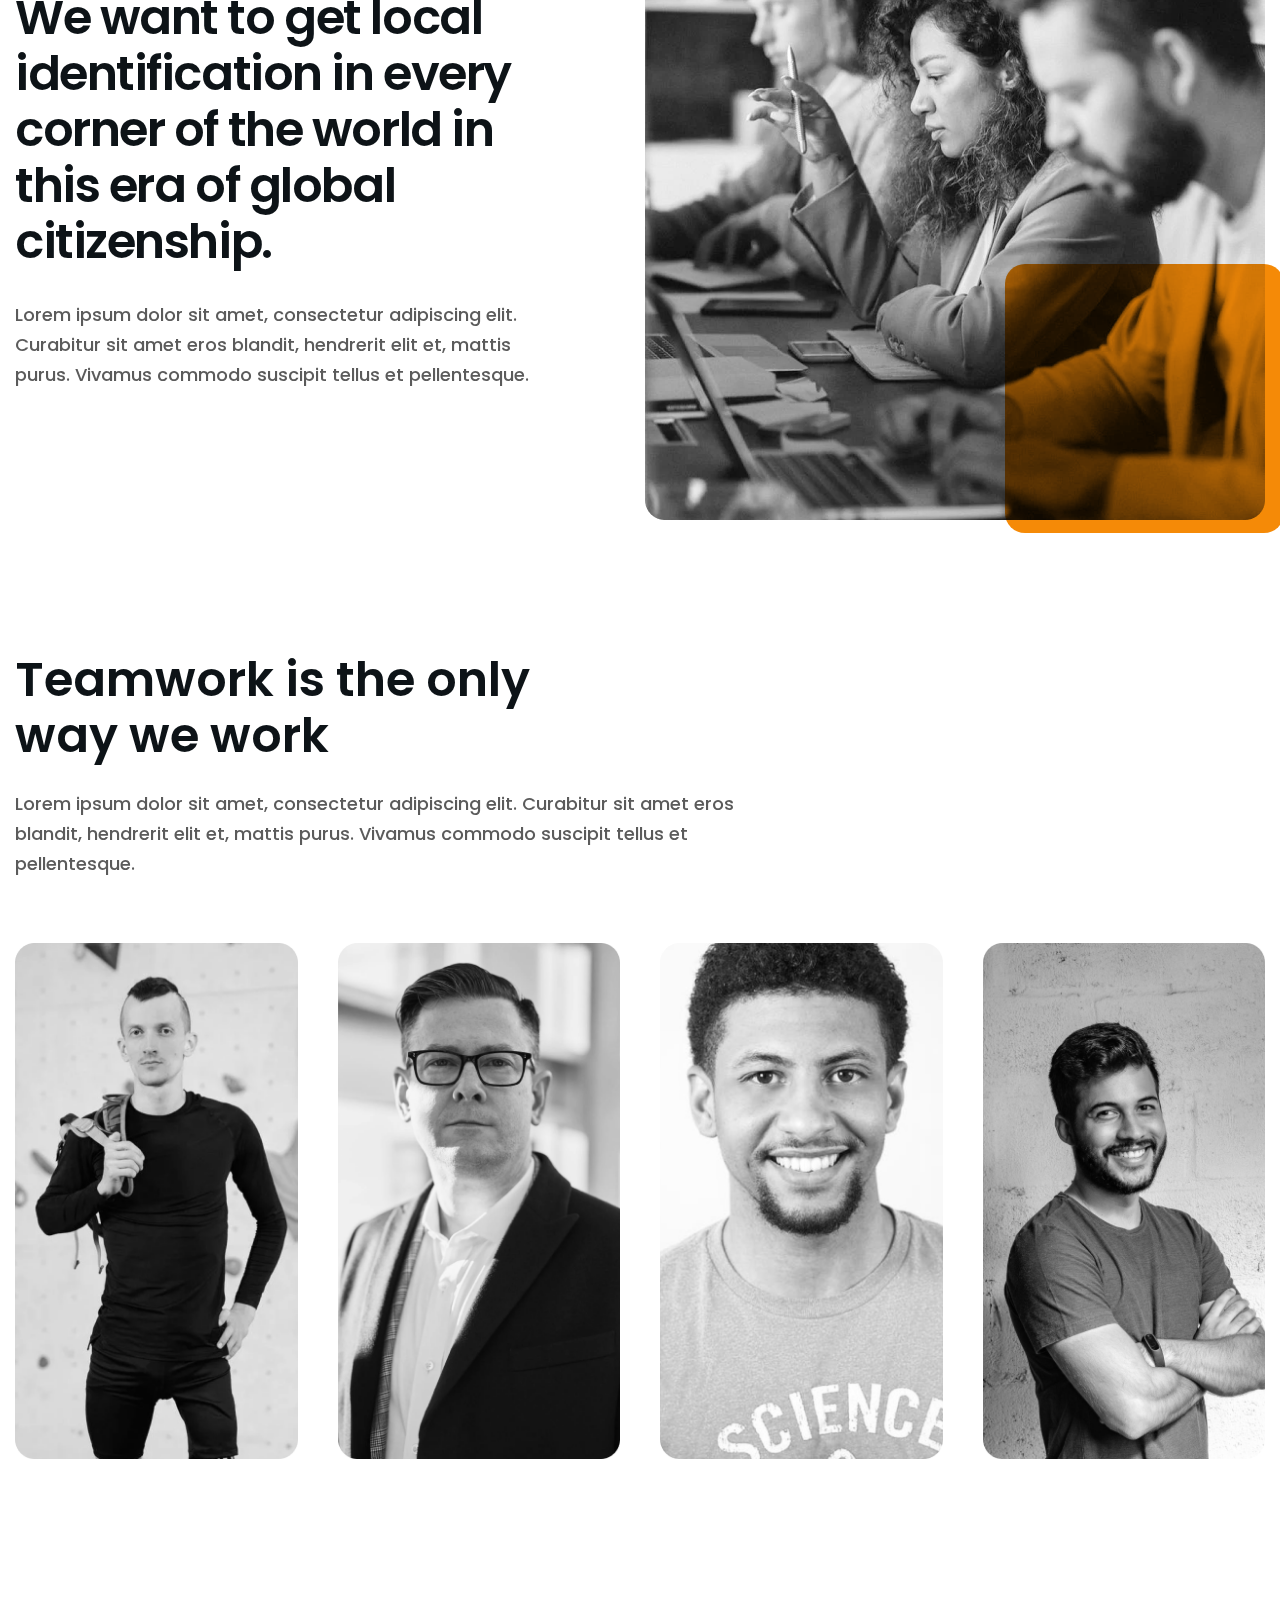
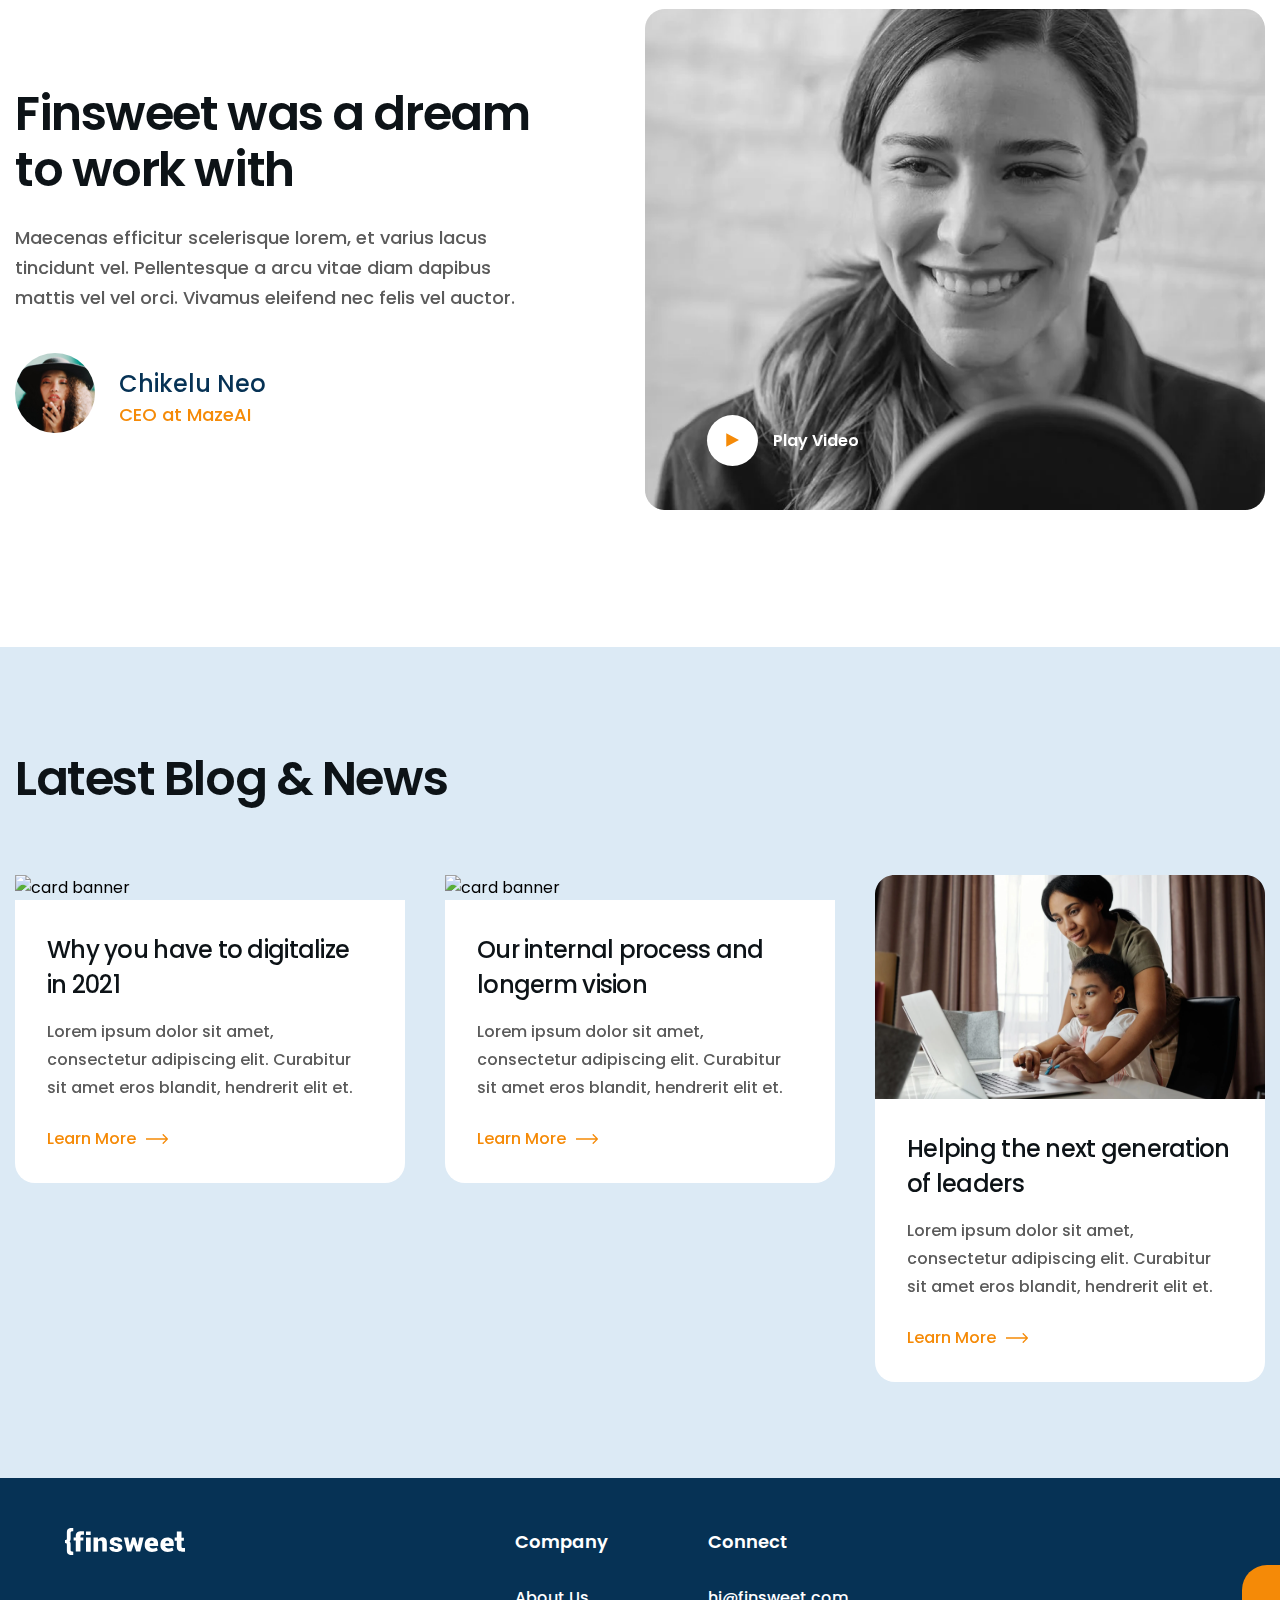
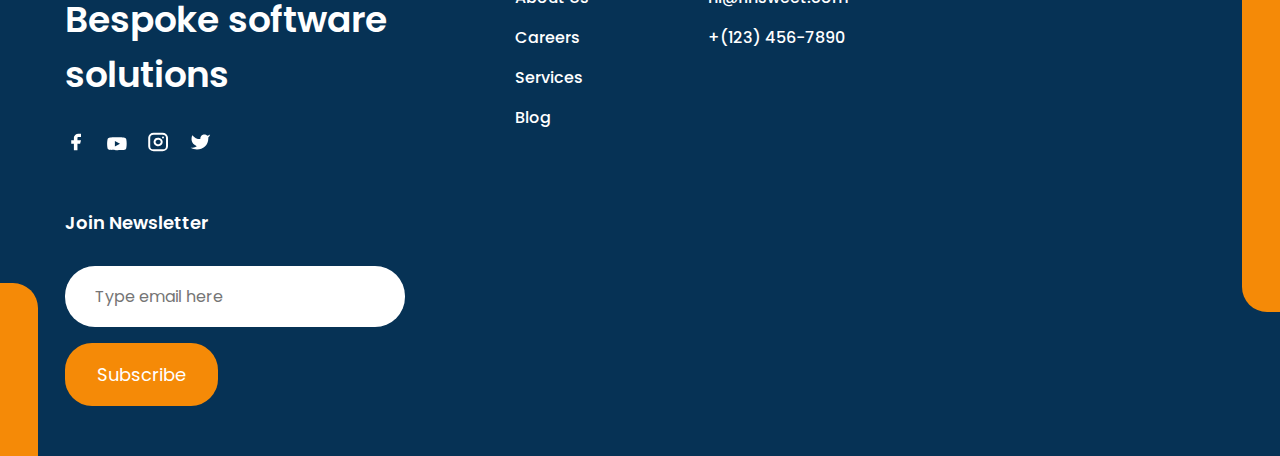
==== commit a65b9b29: "footer" ====
--- a/index.html
+++ b/index.html
@@ -7,6 +7,7 @@
     <link rel="stylesheet" href="./fonts/stylesheet.css" />
     <link rel="stylesheet" href="./css/core-style.css" />
     <link rel="stylesheet" href="./css/main.css" />
+    <link rel="stylesheet" href="./css/footer.css" />
     <title>Finsweet</title>
   </head>
   <body>
@@ -20,22 +21,22 @@
           <nav class="header-navbar d-flex items-center">
             <ul class="header-navbar__items list-none d-flex items-center">
               <li class="header-navbar__item">
-                <a href="#" class="link nav-color w600">About Us</a>
+                <a href="#" class="link nav-color w600 nav-hov">About Us</a>
               </li>
               <li class="header-navbar__item">
-                <a href="#" class="link nav-color w600">Careers</a>
+                <a href="#" class="link nav-color w600 nav-hov">Careers</a>
               </li>
               <li class="header-navbar__item">
-                <a href="#" class="link nav-color w600">Services</a>
+                <a href="#" class="link nav-color w600 nav-hov">Services</a>
               </li>
               <li class="header-navbar__item">
-                <a href="#" class="link nav-color w600">Blog</a>
+                <a href="#" class="link nav-color w600 nav-hov">Blog</a>
               </li>
               <li class="header-navbar__item">
-                <a href="#" class="link nav-color w600">Contact Us</a>
+                <a href="#" class="link nav-color w600 nav-hov">Contact Us</a>
               </li>
             </ul>
-            <a href="#" class="link btn2 w600">Clone project</a>
+            <a href="#" class="link btn2 w600 nav-hov">Clone project</a>
             <div class="hamburger-icon">
               <span></span>
               <span></span>
@@ -354,5 +355,94 @@
       </div>
     </div>
     <!-- Blog section -->
+
+    <div class="container footer-bg-color relative">
+      <div class="mx-w">
+        <footer class="footer d-flex between">
+          <div class="footer-items d-flex">
+            <div class="footer-info">
+              <figure class="footer-logo">
+                <a href="#" class="link">
+                  <img src="./images/footer/footer-logo.svg" alt="logo" />
+                </a>
+              </figure>
+              <div class="footer-title white w600">
+                Bespoke software solutions
+              </div>
+              <div class="footer-socialnetworks d-flex items-center">
+                <a href="#">
+                  <img
+                    src="./images/icons/faceboock.svg"
+                    alt="faceboock inon"
+                  />
+                </a>
+                <a href="#">
+                  <img src="./images/icons/youtube.svg" alt="faceboock inon" />
+                </a>
+                <a href="#">
+                  <img
+                    src="./images/icons/instagram.svg"
+                    alt="faceboock inon"
+                  />
+                </a>
+                <a href="#">
+                  <img src="./images/icons/twitter.svg" alt="faceboock inon" />
+                </a>
+              </div>
+            </div>
+            <div class="footer-navbar__items d-flex">
+              <div class="navigatsion-menu">
+                <p class="white w600">Company</p>
+                <ul class="footer-navbar__items1 list-none">
+                  <li class="footer-navbar__item">
+                    <a href="#" class="white link w500">About Us</a>
+                  </li>
+                  <li class="footer-navbar__item">
+                    <a href="#" class="white link w500">Careers</a>
+                  </li>
+                  <li class="footer-navbar__item">
+                    <a href="#" class="white link w500">Services</a>
+                  </li>
+                  <li class="footer-navbar__item">
+                    <a href="#" class="white link w500">Blog</a>
+                  </li>
+                </ul>
+              </div>
+              <div class="navigatsion-menu">
+                <p class="white w600">Connect</p>
+                <ul class="footer-navbar__items1 list-none">
+                  <li class="footer-navbar__item">
+                    <a href="#" class="white link w500">hi@finsweet.com</a>
+                  </li>
+                  <li class="footer-navbar__item">
+                    <a href="#" class="white link w500">+(123) 456-7890</a>
+                  </li>
+                </ul>
+              </div>
+            </div>
+          </div>
+
+          <div class="search">
+            <div class="footer-serach">
+              <div class="footer-search__title white w600">Join Newsletter</div>
+              <form action="#" class="footer-search__bar">
+                <input
+                  class="input"
+                  type="text"
+                  name="serch-name"
+                  id="search-name"
+                  placeholder="Type email here"
+                />
+              </form>
+              <div class="footer-serach__btn">
+                <a href="#" class="link btn search-btn">Subscribe</a>
+              </div>
+            </div>
+          </div>
+        </footer>
+      </div>
+      <div class="left bg-orange"></div>
+      <div class="right bg-orange"></div>
+    </div>
   </body>
 </html>
--- a/css/core-style.css
+++ b/css/core-style.css
@@ -147,3 +147,14 @@
 .tem-column {
   grid-template-columns: auto auto;
 }
+
+/* Hover */
+.nav-hov:hover {
+  transition: 0.3s;
+  color: #f58a07;
+}
+
+.btn:hover {
+  transition: 0.3s;
+  background-color: #be6902;
+}
--- a/css/main.css
+++ b/css/main.css
@@ -359,6 +359,10 @@
     width: 100%;
   }
 
+  .play-icon__item img {
+    width: 25%;
+  }
+
   .with {
     padding: 0 150px;
     grid-template-columns: repeat(1, 2fr);
@@ -524,6 +528,7 @@
   .blog {
     width: 100%;
     margin: 50px auto;
+    margin-bottom: 0;
     padding: 50px 0;
   }
 
--- a/css/footer.css
+++ b/css/footer.css
@@ -0,0 +1,186 @@
+/* --- Footer styles --- */
+.footer {
+  padding: 80px 0;
+}
+
+.footer-items {
+  gap: 100px;
+}
+
+.footer-title {
+  margin-top: 30px;
+  max-width: 350px;
+  font-size: 36px;
+}
+
+.footer-navbar__items {
+  gap: 100px;
+}
+
+.footer-socialnetworks {
+  margin-top: 30px;
+  gap: 20px;
+}
+
+.footer-navbar__items1 {
+  margin-top: 30px;
+}
+
+.navigatsion-menu p {
+  font-size: 18px;
+}
+
+.footer-navbar__items1 {
+  display: flex;
+  flex-direction: column;
+  gap: 15px;
+}
+
+.footer-search__title {
+  font-size: 18px;
+}
+
+.input {
+  margin-top: 30px;
+  width: 340px;
+  padding: 18px 30px;
+  border-radius: 30px;
+  border: none;
+  font-size: 16px;
+  outline: none;
+}
+
+.footer-serach__btn {
+  display: inline-block;
+  margin-top: 16px;
+  font-size: 18px;
+}
+
+.relative {
+  position: relative;
+}
+
+.left {
+  width: 3%;
+  height: 30%;
+  position: absolute;
+  bottom: 0;
+  left: 0;
+  border-top-right-radius: 25px;
+}
+
+.right {
+  width: 3%;
+  height: 60%;
+  position: absolute;
+  right: 0;
+  bottom: 25%;
+  border-top-left-radius: 25px;
+  border-bottom-left-radius: 25px;
+}
+
+@media (max-width: 1300px) {
+  .footer {
+    padding: 50px;
+    flex-direction: column;
+    gap: 50px;
+  }
+}
+
+@media (max-width: 992px) {
+  .footer-items {
+    justify-content: space-between;
+    gap: 10px;
+  }
+
+  .footer-title {
+    width: 280px;
+    font-size: 28px;
+  }
+}
+
+@media (max-width: 768px) {
+  .footer-items {
+    flex-direction: column;
+    gap: 50px;
+  }
+
+  .footer-title {
+    font-size: 22px;
+  }
+
+  .footer-navbar__items {
+    justify-content: space-between;
+    gap: 0;
+    padding-right: 150px;
+  }
+
+  .navigatsion-menu p {
+    font-size: 16px;
+  }
+
+  .footer-navbar__item a {
+    font-size: 14px;
+  }
+
+  .footer-serach__btn {
+    font-size: 14px;
+  }
+
+  .footer-serach__btn .btn {
+    padding: 10px 20px;
+  }
+}
+
+@media (max-width: 567px) {
+  .footer-items {
+    gap: 30px;
+  }
+
+  .footer-navbar__items {
+    padding-right: 30px;
+  }
+
+  .footer-navbar__items1 {
+    gap: 10px;
+    margin-top: 20px;
+  }
+}
+
+@media (max-width: 478px) {
+  .footer {
+    padding: 50px 20px;
+  }
+
+  .footer-title {
+    margin-top: 10px;
+  }
+
+  .footer-socialnetworks {
+    margin-top: 10px;
+  }
+
+  .footer-navbar__items {
+    padding-right: 20px;
+  }
+
+  .search {
+    width: 100%;
+  }
+
+  .input {
+    margin-top: 10px;
+    width: 100%;
+    padding: 10px 20px;
+    font-size: 14px;
+  }
+
+  .footer-serach__btn {
+    width: 100%;
+  }
+
+  .search-btn {
+    width: 100%;
+    text-align: center;
+  }
+}
